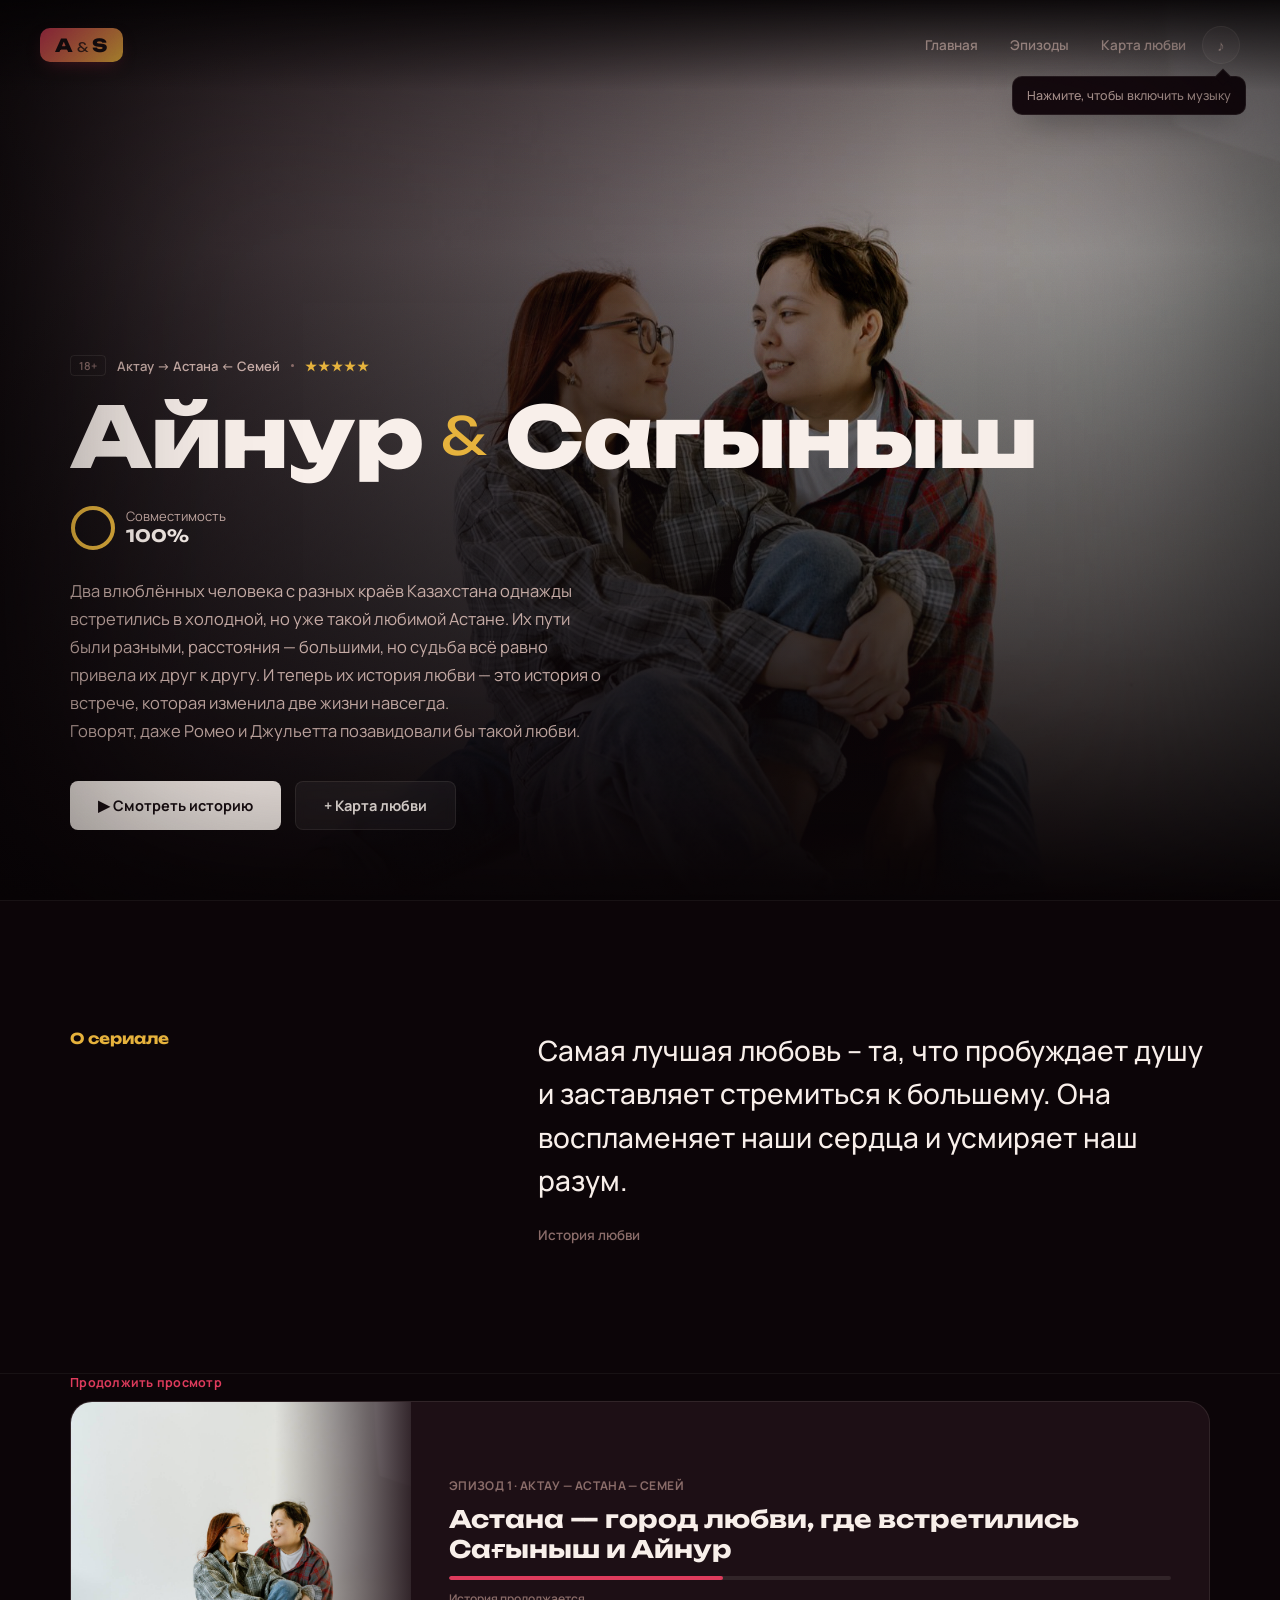
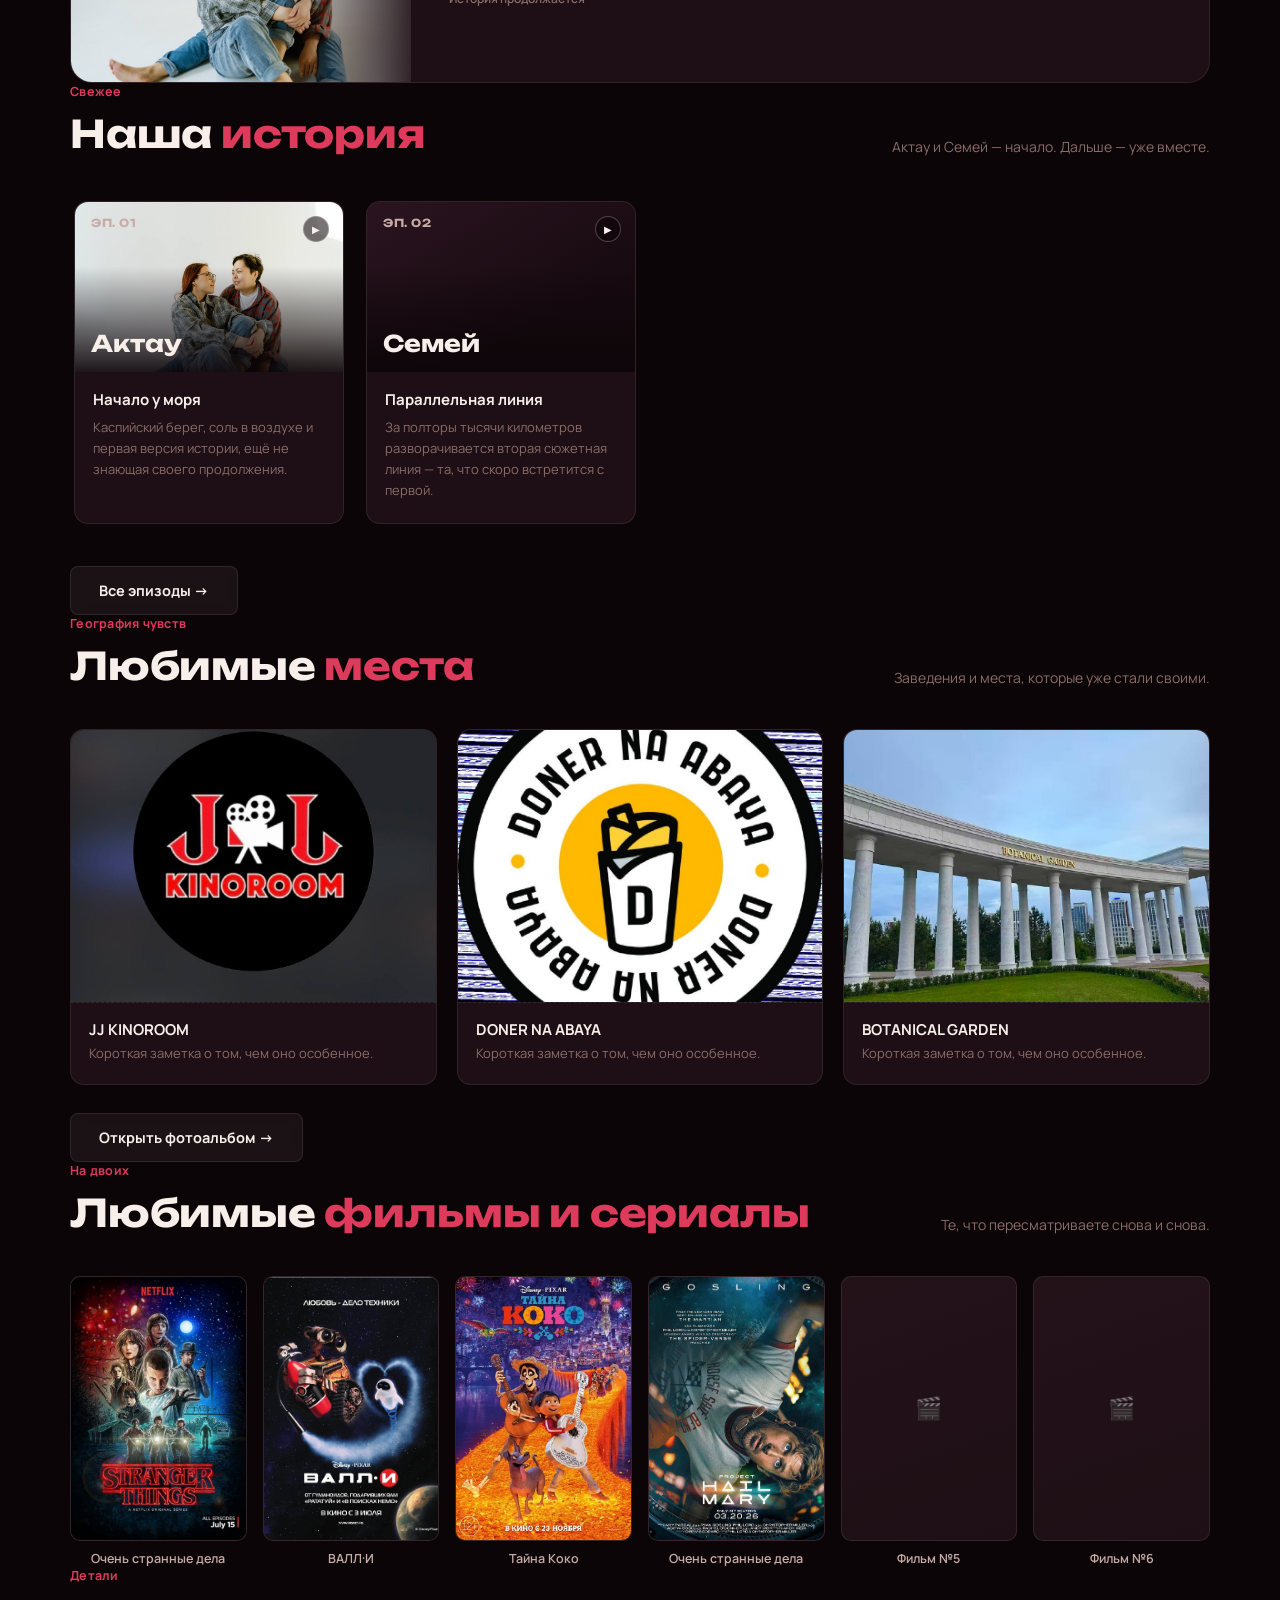
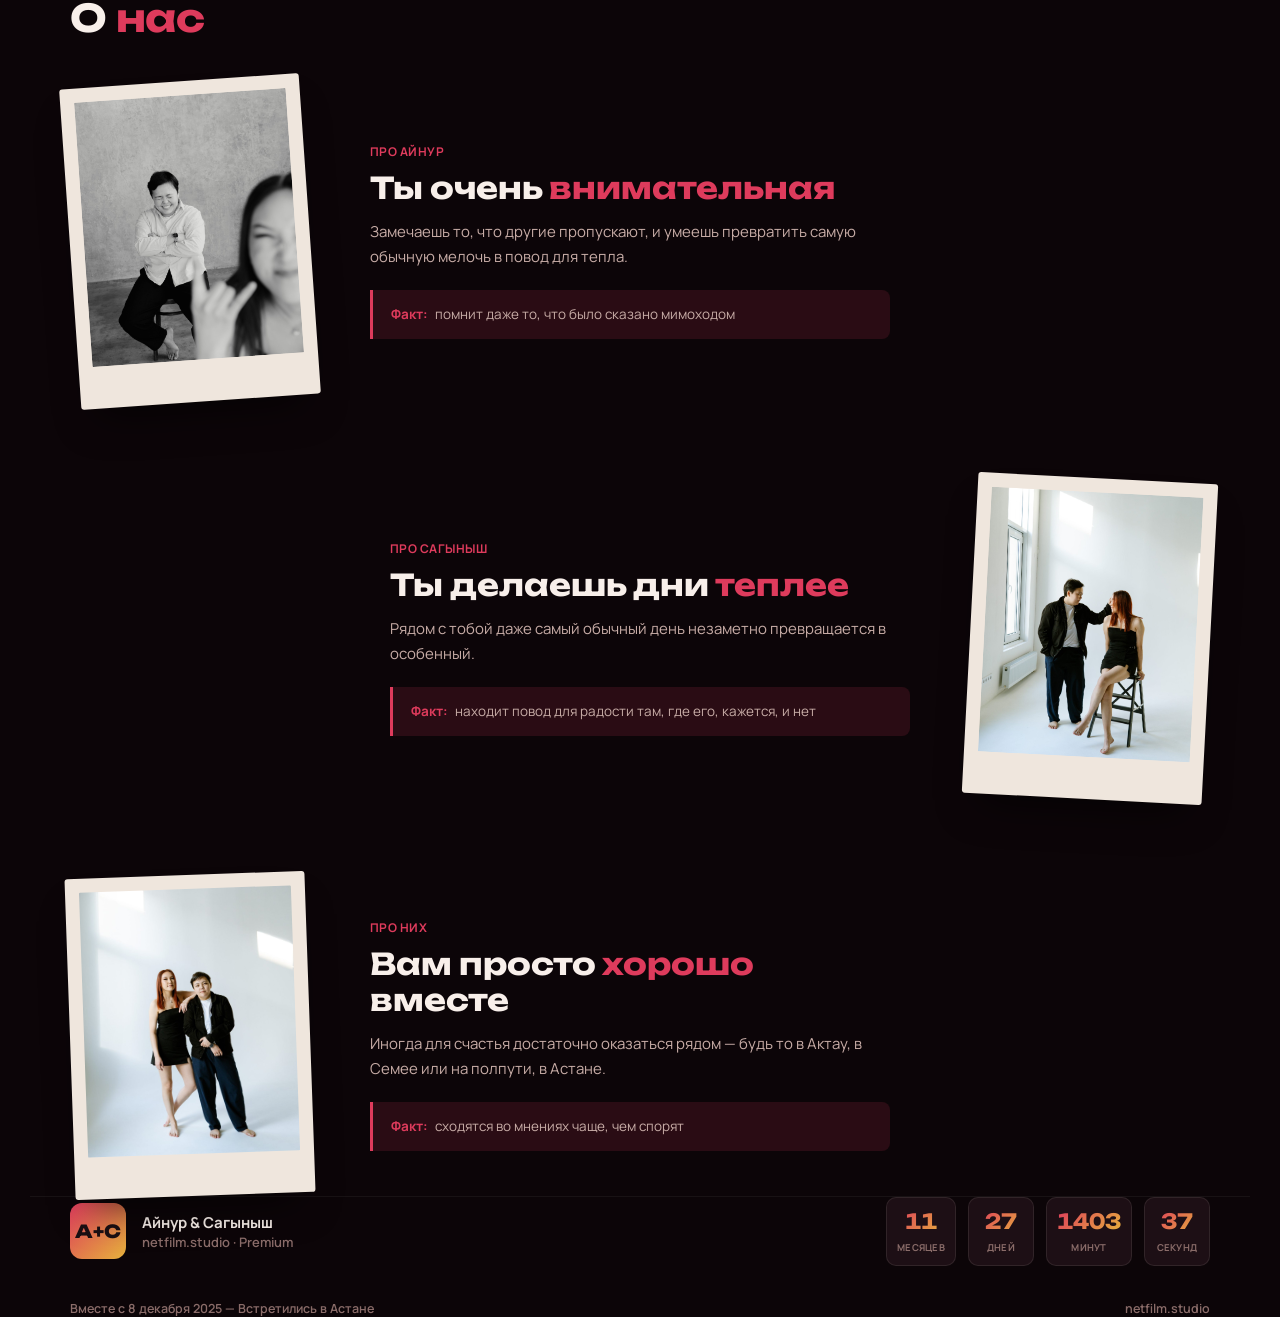
==== index.html @ 722d7081 "Update index.html" ====
<!DOCTYPE html>
<html lang="ru">
<head>
<meta charset="UTF-8">
<meta name="viewport" content="width=device-width, initial-scale=1.0, maximum-scale=1.0">
<title>Айнур &amp; Сагыныш — netfilm.studio</title>
<link rel="preconnect" href="https://fonts.googleapis.com">
<link rel="preconnect" href="https://fonts.gstatic.com" crossorigin>
<link href="https://fonts.googleapis.com/css2?family=Unbounded:wght@400;600;700;800;900&family=Manrope:wght@400;500;600;700;800&display=swap" rel="stylesheet">
<link rel="stylesheet" href="style.css?v=7">
</head>
<body>
<div class="grain"></div>
<div class="vignette"></div>

<header>
  <a href="index.html#top" class="logo-mono" aria-label="Айнур и Сагыныш"><span class="mono-badge">A<span class="mono-amp">&amp;</span>S</span></a>
  <div class="header-right">
    <nav id="siteNav">
      <a href="index.html#top">Главная</a>
      <a href="episodes.html">Эпизоды</a>
      <a href="#" data-open-map>Карта любви</a>
    </nav>
    <div class="music-widget">
      <button class="music-toggle" id="musicToggle" type="button" aria-label="Включить фоновую музыку" aria-pressed="false">
        <span class="music-icon">♪</span>
      </button>
      <div class="music-hint" id="musicHint">Нажмите, чтобы включить музыку</div>
    </div>
    <button class="nav-toggle" id="navToggle" type="button" aria-label="Меню" aria-expanded="false">☰</button>
  </div>
  <audio id="bgMusic" loop preload="none">
    <source src="assets/song.mp3" type="audio/mpeg">
  </audio>
</header>

<div id="top" class="hero">
  <div class="hero-bg"></div>
  <div class="hero-tint"></div>
  <div class="hero-fade"></div>
  <div class="hero-content wrap">
    <div class="hero-meta">
      <span class="hero-badge">18+</span>
      <span>Актау → Астана ← Семей</span>
      <span class="dot"></span>
      <span class="stars">★★★★★</span>
    </div>

    <div class="title-lockup">
      <div class="title-row">
        <span class="title-name">Айнур</span>
        <span class="title-amp">&amp;</span>
        <span class="title-name">Сагыныш</span>
      </div>
    </div>

    <div class="hero-sub">
      <div class="compat-ring">
        <svg viewBox="0 0 46 46">
          <circle class="track" cx="23" cy="23" r="20"></circle>
          <circle class="fill" cx="23" cy="23" r="20"></circle>
        </svg>
        <span class="compat-text">Совместимость<b>100%</b></span>
      </div>
    </div>

    <p class="hero-desc">
      Два влюблённых человека с разных краёв Казахстана однажды встретились
      в холодной, но уже такой любимой Астане. Их пути были разными,
      расстояния — большими, но судьба всё равно привела их друг к другу.
      И теперь их история любви — это история о встрече, которая изменила
      две жизни навсегда.<br>
      Говорят, даже Ромео и Джульетта позавидовали бы такой любви.
    </p>

    <div class="hero-actions">
      <a href="#episodes" class="btn btn-primary">▶ Смотреть историю</a>
      <a href="#" class="btn btn-ghost" data-open-map>+ Карта любви</a>
    </div>
  </div>
</div>

<section class="story">
  <div class="wrap">
    <div class="story-tag">О сериале</div>
    <div>
      <blockquote>
        Самая лучшая любовь – та, что пробуждает душу и заставляет стремиться
        к большему. Она воспламеняет наши сердца и усмиряет наш разум.
        <cite>История любви</cite>
      </blockquote>
    </div>
  </div>
</section>

<section class="wrap">
  <div class="eyebrow">Продолжить просмотр</div>
  <div class="continue-card">
    <div class="continue-thumb"></div>
    <div class="continue-body">
      <div class="continue-eyebrow">ЭПИЗОД 1 · АКТАУ — АСТАНА — СЕМЕЙ</div>
      <h3 class="continue-title">Астана — город любви, где встретились Сағыныш и Айнур</h3>
      <div class="progress"><i></i></div>
      <div class="progress-label">История продолжается</div>
    </div>
  </div>
</section>

<section id="episodes" class="wrap">
  <div class="section-head">
    <div>
      <div class="eyebrow">Свежее</div>
      <h2 class="section-title">Наша <span class="accent">история</span></h2>
    </div>
    <div class="section-note">Актау и Семей — начало. Дальше — уже вместе.</div>
  </div>
  <div class="ep-scroll">
    <div class="ep-card">
      <div class="ep-thumb photo">
        <div class="grad"></div>
        <span class="ep-num">ЭП. 01</span>
        <span class="ep-play">▶</span>
        <span class="ep-city">Актау</span>
      </div>
      <div class="ep-body">
        <h3>Начало у моря</h3>
        <p>Каспийский берег, соль в воздухе и первая версия истории, ещё не знающая своего продолжения.</p>
      </div>
    </div>
    <div class="ep-card">
      <div class="ep-thumb" style="background:linear-gradient(150deg,#2A1420,#170A10 70%);">
        <div class="grad"></div>
        <span class="ep-num">ЭП. 02</span>
        <span class="ep-play">▶</span>
        <span class="ep-city">Семей</span>
      </div>
      <div class="ep-body">
        <h3>Параллельная линия</h3>
        <p>За полторы тысячи километров разворачивается вторая сюжетная линия — та, что скоро встретится с первой.</p>
      </div>
    </div>
  </div>
  <div class="ep-cta">
    <a href="episodes.html" class="btn btn-ghost">Все эпизоды →</a>
  </div>
</section>

<section class="wrap">
  <div class="section-head">
    <div>
      <div class="eyebrow">География чувств</div>
      <h2 class="section-title">Любимые <span class="accent">места</span></h2>
    </div>
    <div class="section-note">Заведения и места, которые уже стали своими.</div>
  </div>
  <div class="places-grid">
    <div class="place-card">
      <div class="place-thumb"><img src="assets/place-1.jpg" alt="JJ KINOROOM" onerror="this.parentElement.classList.add('empty');this.remove();"><span class="icon">📍</span><span>фото скоро</span></div>
      <div class="place-body">
        <h3>JJ KINOROOM</h3>
        <p>Короткая заметка о том, чем оно особенное.</p>
      </div>
    </div>
    <div class="place-card">
      <div class="place-thumb"><img src="assets/place-2.jpg" alt="DONER NA ABAYA" onerror="this.parentElement.classList.add('empty');this.remove();"><span class="icon">📍</span><span>фото скоро</span></div>
      <div class="place-body">
        <h3>DONER NA ABAYA</h3>
        <p>Короткая заметка о том, чем оно особенное.</p>
      </div>
    </div>
    <div class="place-card">
      <div class="place-thumb"><img src="assets/place-3.jpg" alt="BOTANICAL GARDEN" onerror="this.parentElement.classList.add('empty');this.remove();"><span class="icon">📍</span><span>фото скоро</span></div>
      <div class="place-body">
        <h3>BOTANICAL GARDEN</h3>
        <p>Короткая заметка о том, чем оно особенное.</p>
      </div>
    </div>
  </div>
  <a href="album.html" class="btn btn-ghost">Открыть фотоальбом →</a>
</section>

<section class="wrap">
  <div class="section-head">
    <div>
      <div class="eyebrow">На двоих</div>
      <h2 class="section-title">Любимые <span class="accent">фильмы и сериалы</span></h2>
    </div>
    <div class="section-note">Те, что пересматриваете снова и снова.</div>
  </div>
  <div class="movies-grid">
    <a class="movie-card" href="https://sim.kinogo.tm/serialy/36913-ochen-strannye-dela.html" target="_blank" rel="noopener">
      <div class="movie-poster"><img src="assets/movie-1.jpg" alt="Очень странные дела" onerror="this.parentElement.classList.add('empty');this.remove();"><span class="icon">🎬</span></div>
      <div class="movie-title">Очень странные дела</div>
    </a>
    <a class="movie-card" href="https://loft.kinogo.mu/11126--valli.html" target="_blank" rel="noopener">
      <div class="movie-poster"><img src="assets/movie-2.jpg" alt="ВАЛЛ·И" onerror="this.parentElement.classList.add('empty');this.remove();"><span class="icon">🎬</span></div>
      <div class="movie-title">ВАЛЛ·И</div>
    </a>
    <a class="movie-card" href="https://loft.kinogo.mu/10907--tajna-koko.html" target="_blank" rel="noopener">
      <div class="movie-poster"><img src="assets/movie-3.jpg" alt="Тайна Коко" onerror="this.parentElement.classList.add('empty');this.remove();"><span class="icon">🎬</span></div>
      <div class="movie-title">Тайна Коко</div>
    </a>
    <a class="movie-card" href="https://sim.kinogo.tm/filmy/111517-proekt-ave-mariya.html" target="_blank" rel="noopener">
      <div class="movie-poster"><img src="assets/movie-4.jpg" alt="Проект Аве Мария" onerror="this.parentElement.classList.add('empty');this.remove();"><span class="icon">🎬</span></div>
      <div class="movie-title">Очень странные дела</div>
    </a>
    <a class="movie-card" href="#" target="_blank" rel="noopener">
      <div class="movie-poster"><img src="assets/movie-5.jpg" alt="Фильм №5" onerror="this.parentElement.classList.add('empty');this.remove();"><span class="icon">🎬</span></div>
      <div class="movie-title">Фильм №5</div>
    </a>
    <a class="movie-card" href="#" target="_blank" rel="noopener">
      <div class="movie-poster"><img src="assets/movie-6.jpg" alt="Фильм №6" onerror="this.parentElement.classList.add('empty');this.remove();"><span class="icon">🎬</span></div>
      <div class="movie-title">Фильм №6</div>
    </a>
  </div>
</section>

<section class="wrap">
  <div class="section-head">
    <div>
      <div class="eyebrow">Детали</div>
      <h2 class="section-title">О <span class="accent">нас</span></h2>
    </div>
  </div>

  <div class="about-rows">
    <div class="about-row">
      <div class="about-photo">
        <div class="polaroid" style="--tilt:-4deg;">
          <div class="frame photo">
            <img src="assets/about-ainur.jpg" alt="Айнур" style="object-position:center 42%;">
          </div>
        </div>
      </div>
      <div class="about-text">
        <div class="about-eyebrow">ПРО АЙНУР</div>
        <h3 class="about-title">Ты очень <i>внимательная</i></h3>
        <p class="about-desc">Замечаешь то, что другие пропускают, и умеешь превратить самую обычную мелочь в повод для тепла.</p>
        <div class="fact-bar"><b>Факт:</b> помнит даже то, что было сказано мимоходом</div>
      </div>
    </div>

    <div class="about-row reverse">
      <div class="about-photo">
        <div class="polaroid" style="--tilt:3deg;">
          <div class="frame photo">
            <img src="assets/about-saginysh.jpg" alt="Сагыныш" style="object-position:center 55%;">
          </div>
        </div>
      </div>
      <div class="about-text">
        <div class="about-eyebrow">ПРО САГЫНЫШ</div>
        <h3 class="about-title">Ты делаешь дни <i>теплее</i></h3>
        <p class="about-desc">Рядом с тобой даже самый обычный день незаметно превращается в особенный.</p>
        <div class="fact-bar"><b>Факт:</b> находит повод для радости там, где его, кажется, и нет</div>
      </div>
    </div>

    <div class="about-row">
      <div class="about-photo">
        <div class="polaroid" style="--tilt:-2deg;">
          <div class="frame photo">
            <img src="assets/about-them.jpg" alt="Айнур и Сагыныш" style="object-position:center 80%; transform:scale(1.28); transform-origin:center 78%;">
          </div>
        </div>
      </div>
      <div class="about-text">
        <div class="about-eyebrow">ПРО НИХ</div>
        <h3 class="about-title">Вам просто <i>хорошо</i> вместе</h3>
        <p class="about-desc">Иногда для счастья достаточно оказаться рядом — будь то в Актау, в Семее или на полпути, в Астане.</p>
        <div class="fact-bar"><b>Факт:</b> сходятся во мнениях чаще, чем спорят</div>
      </div>
    </div>
  </div>
</section>

<footer class="wrap">
  <div class="profile-card">
    <div class="profile-left">
      <div class="avatar">А+С</div>
      <div>
        <div class="profile-name">Айнур &amp; Сагыныш</div>
        <div class="profile-sub">netfilm.studio · Premium</div>
      </div>
    </div>
    <div class="love-timer" id="loveTimer" aria-label="Время вместе">
      <div class="timer-tile"><b id="tMonths">0</b><span>месяцев</span></div>
      <div class="timer-tile"><b id="tDays">0</b><span>дней</span></div>
      <div class="timer-tile"><b id="tMinutes">0</b><span>минут</span></div>
      <div class="timer-tile"><b id="tSeconds">0</b><span>секунд</span></div>
    </div>
  </div>
  <div class="foot-note">
    <span>Вместе с 8 декабря 2025 — Встретились в Астане</span>
    <span>netfilm.studio</span>
  </div>
</footer>

<!-- ---------- map modal (shared markup, opened from any page via #mapModal) ---------- -->
<div class="map-modal-overlay" id="mapModal">
  <div class="map-modal">
    <button class="map-modal-close" type="button" data-close-map aria-label="Закрыть карту">✕</button>
    <div class="section-head">
      <div>
        <div class="eyebrow">География</div>
        <h2 class="section-title">Карта <span class="accent">нашей любви</span></h2>
      </div>
    </div>
    <div class="map-shell">
      <div class="map-legend">
        <span class="item"><span class="swatch sw-a"></span>Актау</span>
        <span class="item"><span class="swatch sw-b"></span>Семей</span>
        <span class="item"><span class="swatch sw-c"></span>Астана · встреча</span>
      </div>

      <svg class="kzmap" viewBox="0 0 1000 560" xmlns="http://www.w3.org/2000/svg" aria-label="Карта городов Казахстана с отмеченными Актау, Семеем и Астаной">
        <path class="link-path link-a" d="M120,390 C 220,300 320,230 430,175" />
        <path class="link-path link-s" d="M660,140 C 570,150 500,160 430,175" />
        <circle class="pulse" cx="430" cy="175" r="10" />
        <text class="meet-mark" x="430" y="175" text-anchor="middle" dy="-24" font-size="20" fill="var(--gold)">♥</text>

        <g>
          <circle class="city-dot" cx="115" cy="205" r="4"></circle>
          <text class="city-label" x="126" y="209">Уральск</text>

          <circle class="city-dot" cx="150" cy="300" r="4"></circle>
          <text class="city-label" x="161" y="304">Атырау</text>

          <circle class="city-dot" cx="245" cy="220" r="4"></circle>
          <text class="city-label" x="256" y="224">Актобе</text>

          <circle class="city-dot" cx="290" cy="95" r="4"></circle>
          <text class="city-label" x="301" y="99">Костанай</text>

          <circle class="city-dot" cx="345" cy="45" r="4"></circle>
          <text class="city-label" x="356" y="49">Петропавловск</text>

          <circle class="city-dot" cx="405" cy="95" r="4"></circle>
          <text class="city-label" x="416" y="99">Кокшетау</text>

          <circle class="city-dot major" cx="460" cy="245" r="4"></circle>
          <text class="city-label major" x="471" y="249">Караганда</text>

          <circle class="city-dot" cx="478" cy="228" r="3.2"></circle>
          <text class="city-label" x="486" y="222">Темиртау</text>

          <circle class="city-dot" cx="400" cy="315" r="4"></circle>
          <text class="city-label" x="411" y="319">Жезказган</text>

          <circle class="city-dot" cx="525" cy="290" r="4"></circle>
          <text class="city-label" x="536" y="294">Балхаш</text>

          <circle class="city-dot" cx="575" cy="95" r="4"></circle>
          <text class="city-label" x="586" y="99">Павлодар</text>

          <circle class="city-dot" cx="715" cy="168" r="4"></circle>
          <text class="city-label" x="726" y="172">Усть-Каменогорск</text>

          <circle class="city-dot" cx="335" cy="395" r="4"></circle>
          <text class="city-label" x="346" y="399">Кызылорда</text>

          <circle class="city-dot" cx="355" cy="470" r="4"></circle>
          <text class="city-label" x="366" y="474">Туркестан</text>

          <circle class="city-dot major" cx="345" cy="512" r="4"></circle>
          <text class="city-label major" x="356" y="516">Шымкент</text>

          <circle class="city-dot" cx="425" cy="492" r="4"></circle>
          <text class="city-label" x="436" y="496">Тараз</text>

          <circle class="city-dot" cx="612" cy="430" r="4"></circle>
          <text class="city-label" x="623" y="434">Талдыкорган</text>

          <circle class="city-dot major" cx="565" cy="480" r="4.5"></circle>
          <text class="city-label major" x="576" y="484">Алматы</text>
        </g>

        <g class="node-highlight node-a" transform="translate(120,390)">
          <circle r="14" fill="var(--gold)" opacity="0.16"></circle>
          <circle class="core" r="6.5"></circle>
          <text class="hlabel" x="15" y="-13">Актау</text>
          <text class="node-tag" x="15" y="7" fill="var(--ink-faint)">точка начала</text>
        </g>

        <g class="node-highlight node-s" transform="translate(660,140)">
          <circle r="14" fill="var(--accent)" opacity="0.16"></circle>
          <circle class="core" r="6.5"></circle>
          <text class="hlabel" x="15" y="-13">Семей</text>
          <text class="node-tag" x="15" y="7" fill="var(--ink-faint)">точка начала</text>
        </g>

        <g class="node-highlight node-astana" transform="translate(430,175)">
          <circle r="17" fill="var(--ink)" opacity="0.10"></circle>
          <circle class="core" r="7.5"></circle>
          <text class="hlabel" x="17" y="-15">Астана</text>
          <text class="node-tag" x="17" y="9" fill="var(--ink-faint)">место встречи</text>
        </g>
      </svg>

      <p class="map-caption">
        <b>Актау</b> и <b>Семей</b> — города, где начиналась каждая из двух линий истории,
        на разных концах страны. На карте они сходятся там же, где сошлись
        и сами линии — в <b>Астане</b>, открывшей общую серию.
      </p>
    </div>
  </div>
</div>

<script src="script.js?v=7"></script>
</body>
</html>
---- style.css ----
:root{
    --bg:#0C0508;
    --bg-soft:#170A10;
    --bg-card:#1D0F15;
    --bg-card2:#241219;
    --ink:#F8EFEA;
    --ink-dim:#C7ACA6;
    --ink-faint:#8A6C69;
    --accent:#DE3B5C;
    --accent-2:#A82045;
    --accent-soft:rgba(222,59,92,0.14);
    --gold:#E6B23C;
    --gold-soft:rgba(230,178,60,0.14);
    --line:rgba(248,239,234,0.09);
    --line-soft:rgba(248,239,234,0.05);
    --r-s:6px;
    --r-m:14px;
    --r-l:22px;
    --display:'Unbounded','Arial Narrow',sans-serif;
    --sans:'Manrope',-apple-system,'Segoe UI',Roboto,sans-serif;
  }
  *{box-sizing:border-box;}
  html{scroll-behavior:smooth;}
  body{
    margin:0;background:var(--bg);color:var(--ink);
    font-family:var(--sans);-webkit-font-smoothing:antialiased;
    overflow-x:hidden;
  }
  img{max-width:100%;display:block;}
  a{color:inherit;text-decoration:none;}
  .wrap{max-width:1220px;margin:0 auto;padding:0 40px;}
  @media (max-width:680px){ .wrap{padding:0 22px;} }
  ::selection{background:var(--accent);color:#fff;}

  .grain{
    position:fixed;inset:0;pointer-events:none;z-index:300;
    opacity:0.05;mix-blend-mode:overlay;
    background-image:url("data:image/svg+xml,%3Csvg xmlns='http://www.w3.org/2000/svg' width='140' height='140'%3E%3Cfilter id='n'%3E%3CfeTurbulence type='fractalNoise' baseFrequency='0.9' numOctaves='2' stitchTiles='stitch'/%3E%3C/filter%3E%3Crect width='100%25' height='100%25' filter='url(%23n)'/%3E%3C/svg%3E");
  }
  .vignette{
    position:fixed;inset:0;pointer-events:none;z-index:290;
    box-shadow:inset 0 0 220px 40px rgba(0,0,0,0.55);
  }

  /* ---------- header ---------- */
  header{
    position:fixed;top:0;left:0;right:0;z-index:100;
    display:flex;align-items:center;justify-content:space-between;
    padding:26px 40px;
    background:linear-gradient(180deg, rgba(8,4,6,0.9) 0%, rgba(8,4,6,0) 100%);
  }
  @media (max-width:680px){ header{padding:20px 22px;} }
  .logo-mono{display:flex;align-items:center;text-decoration:none;}
  .mono-badge{
    display:inline-flex;align-items:baseline;gap:1px;
    font-family:var(--display);font-weight:800;font-size:18px;letter-spacing:0.01em;
    padding:8px 15px;border-radius:10px;line-height:1;
    background:linear-gradient(135deg,var(--accent),var(--gold));
    color:#1a0f13;
    box-shadow:0 6px 18px -8px rgba(222,59,92,0.55);
  }
  .mono-badge .mono-amp{font-weight:400;font-size:13px;margin:0 3px;opacity:0.8;}

  .header-right{display:flex;align-items:center;gap:16px;}
  nav{display:flex;gap:32px;font-size:13.5px;color:var(--ink-dim);font-weight:600;}
  nav a{transition:color .2s;position:relative;padding:4px 0;}
  nav a:hover{color:var(--ink);}

  .music-widget{position:relative;}
  .music-toggle{
    width:38px;height:38px;border-radius:50%;
    background:rgba(248,239,234,0.06);border:1px solid var(--line);
    color:var(--ink-dim);font-size:15px;cursor:pointer;
    display:flex;align-items:center;justify-content:center;
    transition:background .2s, border-color .2s, color .2s;
  }
  .music-toggle:hover{background:rgba(248,239,234,0.12);color:var(--ink);}
  .music-toggle.playing{border-color:var(--accent);color:var(--accent);background:var(--accent-soft);}
  .music-toggle.playing .music-icon{display:inline-block;animation:musicPulse 1.4s ease-in-out infinite;}
  @keyframes musicPulse{0%,100%{transform:scale(1);}50%{transform:scale(1.22);}}

  .music-hint{
    position:absolute;top:50px;right:-6px;z-index:120;
    background:var(--bg-soft);border:1px solid var(--line);border-radius:10px;
    padding:10px 14px;font-size:12.5px;font-weight:500;color:var(--ink-dim);
    white-space:nowrap;box-shadow:0 16px 32px -14px rgba(0,0,0,0.65);
    opacity:0;transform:translateY(-6px);pointer-events:none;
    transition:opacity .3s ease, transform .3s ease;
  }
  .music-hint::before{
    content:'';position:absolute;top:-6px;right:16px;width:11px;height:11px;
    background:var(--bg-soft);border-left:1px solid var(--line);border-top:1px solid var(--line);
    transform:rotate(45deg);
  }
  .music-hint.show{opacity:1;transform:translateY(0);}
  @media (max-width:420px){ .music-hint{right:-40px;white-space:normal;max-width:190px;} }

  .nav-toggle{
    display:none;width:38px;height:38px;border-radius:8px;
    background:rgba(248,239,234,0.06);border:1px solid var(--line);
    color:var(--ink);font-size:15px;cursor:pointer;
    align-items:center;justify-content:center;
  }
  @media (max-width:760px){
    .nav-toggle{display:flex;}
    nav{
      display:none;position:fixed;top:74px;right:16px;left:16px;z-index:110;
      flex-direction:column;gap:0;padding:10px;
      background:var(--bg-soft);border:1px solid var(--line);border-radius:var(--r-m);
      box-shadow:0 24px 44px -18px rgba(0,0,0,0.65);
    }
    nav.nav-open{display:flex;}
    nav a{padding:13px 14px;border-radius:8px;}
    nav a:hover{background:rgba(248,239,234,0.06);}
  }

  /* ---------- hero ---------- */
  .hero{
    position:relative;min-height:100svh;
    display:flex;align-items:flex-end;padding-bottom:70px;
    overflow:hidden;
  }
  .hero-bg{
    position:absolute;inset:0;
    background-image:url("assets/photo-main.jpg");
    background-size:cover;background-position:50% 58%;
    filter:saturate(0.88) brightness(0.72) contrast(1.05);
    transform:scale(1.03);
  }
  .hero-tint{
    position:absolute;inset:0;
    background:linear-gradient(160deg, rgba(168,32,69,0.22) 0%, rgba(12,5,8,0) 55%);
    mix-blend-mode:color;
  }
  .hero-fade{
    position:absolute;inset:0;
    background:
      linear-gradient(180deg, rgba(12,5,8,0.25) 0%, rgba(12,5,8,0.1) 28%, rgba(12,5,8,0.65) 72%, var(--bg) 100%),
      linear-gradient(88deg, rgba(12,5,8,0.95) 0%, rgba(12,5,8,0.5) 40%, rgba(12,5,8,0.05) 72%);
  }
  .hero-content{position:relative;z-index:2;width:100%;}
  .hero-meta{
    display:flex;align-items:center;gap:11px;flex-wrap:wrap;
    font-size:13px;color:var(--ink-dim);margin-bottom:20px;font-weight:600;
  }
  .hero-meta .dot{width:3px;height:3px;border-radius:50%;background:var(--ink-faint);}
  .hero-meta .stars{color:var(--gold);letter-spacing:1px;}
  .hero-badge{
    border:1px solid var(--line);padding:2px 8px;border-radius:4px;
    font-size:11px;color:var(--ink-faint);
  }

  .title-lockup{margin:0 0 26px;}
  .title-row{
    display:flex;align-items:center;gap:18px;flex-wrap:wrap;
  }
  .title-name{
    font-family:var(--display);font-weight:800;
    font-size:clamp(40px,7.4vw,84px);
    line-height:0.98;letter-spacing:-0.01em;
    color:var(--ink);
  }
  .title-amp{
    font-family:var(--display);font-weight:400;font-style:normal;
    font-size:clamp(28px,4.6vw,52px);
    color:var(--gold);
    transform:translateY(-2px);
  }

  .hero-sub{display:flex;align-items:center;gap:18px;flex-wrap:wrap;margin-bottom:26px;}
  .compat-ring{display:flex;align-items:center;gap:10px;}
  .compat-ring svg{width:46px;height:46px;transform:rotate(-90deg);}
  .compat-ring .track{fill:none;stroke:var(--line);stroke-width:4;}
  .compat-ring .fill{fill:none;stroke:var(--gold);stroke-width:4;stroke-linecap:round;
    stroke-dasharray:126; stroke-dashoffset:126;}
  .ring-inview .compat-ring .fill{animation:ring 1.6s cubic-bezier(.3,.8,.3,1) forwards .3s;}
  @keyframes ring{to{stroke-dashoffset:0;}}
  .compat-text{font-size:13px;color:var(--ink-dim);line-height:1.3;}
  .compat-text b{display:block;font-family:var(--display);font-size:17px;color:var(--ink);font-weight:700;}

  .hero-desc{
    max-width:540px;font-size:16.5px;line-height:1.7;color:var(--ink-dim);
    margin-bottom:36px;font-weight:400;
  }
  .hero-actions{display:flex;gap:14px;flex-wrap:wrap;}
  .btn{
    display:inline-flex;align-items:center;gap:9px;
    padding:14px 28px;border-radius:8px;
    font-size:14.5px;font-weight:700;border:none;cursor:pointer;
    transition:transform .15s ease, background .2s, box-shadow .2s;
    font-family:var(--sans);
  }
  .btn:hover{transform:translateY(-2px);}
  .btn-primary{background:var(--ink);color:#1a0f13;}
  .btn-primary:hover{background:#fff;}
  .btn-ghost{
    background:rgba(248,239,234,0.06);color:var(--ink);
    border:1px solid var(--line);backdrop-filter:blur(6px);
  }
  .btn-ghost:hover{background:rgba(248,239,234,0.12);}

  /* ---------- sections ---------- */
  section{padding:128px 0;}
  @media (max-width:760px){ section{padding:88px 0;} }
  @media (max-width:480px){ section{padding:72px 0;} }
  .eyebrow{
    font-size:12.5px;font-weight:700;color:var(--accent);
    letter-spacing:0.02em;margin-bottom:10px;
  }
  .section-head{
    display:flex;align-items:flex-end;justify-content:space-between;
    margin-bottom:40px;gap:24px;flex-wrap:wrap;
  }
  .section-title{
    font-family:var(--display);font-weight:700;
    font-size:clamp(26px,3.6vw,38px);letter-spacing:-0.005em;margin:0;
    color:var(--ink);
  }
  .section-title .accent{color:var(--accent);}
  .section-note{font-size:14px;color:var(--ink-faint);max-width:320px;line-height:1.55;}

  /* ---------- story ---------- */
  .story{
    border-top:1px solid var(--line-soft);border-bottom:1px solid var(--line-soft);
    position:relative;
  }
  .story .wrap{display:grid;grid-template-columns:1fr 1.6fr;gap:48px;align-items:start;}
  @media (max-width:820px){ .story .wrap{grid-template-columns:1fr;} }
  .story-tag{font-family:var(--display);font-weight:700;font-size:15px;color:var(--gold);}
  .story blockquote{
    margin:0;font-weight:500;font-size:clamp(20px,2.5vw,28px);
    line-height:1.55;color:var(--ink);
  }
  .story cite{display:block;margin-top:22px;font-style:normal;font-size:13.5px;color:var(--ink-faint);font-weight:600;}

  /* ---------- continue watching ---------- */
  .continue-card{
    display:grid;grid-template-columns:340px 1fr;gap:0;
    background:var(--bg-card);border:1px solid var(--line);
    border-radius:var(--r-l);overflow:hidden;
  }
  @media (max-width:720px){ .continue-card{grid-template-columns:1fr;} }
  .continue-thumb{
    position:relative;min-height:280px;
    background-image:url("assets/photo-main.jpg");background-size:cover;background-position:50% 52%;
  }
  .continue-thumb::after{
    content:'';position:absolute;inset:0;
    background:linear-gradient(90deg, rgba(29,15,21,0) 60%, rgba(29,15,21,0.9) 100%);
  }
  @media (max-width:720px){ .continue-thumb{min-height:220px;} .continue-thumb::after{background:linear-gradient(180deg, rgba(29,15,21,0) 55%, rgba(29,15,21,0.95) 100%);} }
  .continue-body{padding:36px 38px;display:flex;flex-direction:column;justify-content:center;}
  .continue-eyebrow{font-size:12px;font-weight:700;color:var(--ink-faint);letter-spacing:0.03em;margin-bottom:10px;}
  .continue-title{font-family:var(--display);font-weight:700;font-size:24px;margin:0 0 12px;}
  .continue-desc{font-size:14.5px;color:var(--ink-dim);line-height:1.6;margin:0 0 22px;max-width:440px;}
  .progress{height:4px;border-radius:2px;background:var(--line);margin-bottom:10px;overflow:hidden;}
  .progress i{display:block;height:100%;width:38%;background:var(--accent);border-radius:2px;}
  .progress-label{font-size:12px;color:var(--ink-faint);font-weight:600;}

  /* ---------- episodes ---------- */
  .ep-scroll{
    display:flex;gap:22px;overflow-x:auto;padding:4px 4px 16px;
    scroll-snap-type:x proximity;-ms-overflow-style:none;scrollbar-width:none;
  }
  .ep-scroll::-webkit-scrollbar{display:none;}
  .ep-card{
    scroll-snap-align:start;flex:0 0 auto;width:270px;
    border-radius:var(--r-m);overflow:hidden;
    background:var(--bg-card);border:1px solid var(--line);
    transition:border-color .25s, transform .25s, box-shadow .25s;
  }
  .ep-card:hover{
    border-color:rgba(222,59,92,0.45);transform:translateY(-5px);
    box-shadow:0 18px 34px -14px rgba(0,0,0,0.6);
  }
  .ep-thumb{position:relative;height:170px;background-size:cover;background-position:center;overflow:hidden;}
  .ep-thumb.photo{background-image:url("assets/photo-main.jpg");background-position:50% 52%;}
  .ep-thumb .grad{position:absolute;inset:0;background:linear-gradient(180deg, rgba(12,5,8,0) 38%, rgba(12,5,8,0.92) 100%);}
  .ep-num{position:absolute;top:14px;left:16px;font-family:var(--display);font-size:11px;color:var(--ink-dim);letter-spacing:0.05em;font-weight:700;}
  .ep-city{position:absolute;bottom:14px;left:16px;font-family:var(--display);font-size:23px;color:var(--ink);font-weight:700;}
  .ep-play{
    position:absolute;top:14px;right:14px;width:26px;height:26px;border-radius:50%;
    background:rgba(12,5,8,0.55);border:1px solid rgba(248,239,234,0.25);
    display:flex;align-items:center;justify-content:center;font-size:10px;color:var(--ink);
  }
  .ep-body{padding:17px 18px 22px;}
  .ep-body h3{margin:0 0 7px;font-size:15px;font-weight:700;font-family:var(--sans);}
  .ep-body p{margin:0;font-size:13px;line-height:1.6;color:var(--ink-faint);}

  /* ---------- map ---------- */
  .map-shell{
    background:radial-gradient(ellipse at 30% 20%, rgba(222,59,92,0.06), transparent 55%),
      var(--bg-soft);
    border:1px solid var(--line);border-radius:var(--r-l);
    padding:36px 36px 26px;position:relative;
  }
  @media (max-width:640px){ .map-shell{padding:24px 18px 20px;} }
  .map-legend{display:flex;gap:24px;flex-wrap:wrap;margin-bottom:20px;font-size:13px;color:var(--ink-dim);font-weight:600;}
  .map-legend .item{display:flex;align-items:center;gap:8px;}
  .swatch{width:9px;height:9px;border-radius:50%;display:inline-block;box-shadow:0 0 8px currentColor;}
  .sw-a{background:var(--gold);color:var(--gold);}
  .sw-b{background:var(--accent);color:var(--accent);}
  .sw-c{background:var(--ink);color:var(--ink);}
  svg.kzmap{width:100%;height:auto;display:block;}
  .city-dot{fill:var(--ink-faint);opacity:0.45;}
  .city-label{font-family:var(--sans);font-size:10px;fill:var(--ink-faint);opacity:0.5;font-weight:600;}
  .city-dot.major{opacity:0.75;}
  .city-label.major{fill:var(--ink-dim);opacity:0.8;font-weight:700;}

  .node-a circle.core{fill:var(--gold);}
  .node-s circle.core{fill:var(--accent);}
  .node-astana circle.core{fill:var(--ink);}
  .node-highlight text.hlabel{font-family:var(--display);font-size:17px;font-weight:700;}
  .node-a text.hlabel{fill:var(--gold);}
  .node-s text.hlabel{fill:var(--accent);}
  .node-astana text.hlabel{fill:var(--ink);}
  .node-tag{font-family:var(--sans);font-size:10px;font-weight:700;letter-spacing:0.02em;}

  .link-path{fill:none;stroke-linecap:round;stroke-dasharray:900;stroke-dashoffset:900;filter:drop-shadow(0 0 6px currentColor);}
  .link-a{stroke:var(--gold);color:var(--gold);stroke-width:2;}
  .link-s{stroke:var(--accent);color:var(--accent);stroke-width:2;}
  .kzmap.in-view .link-a{animation:draw 2s ease forwards .2s;}
  .kzmap.in-view .link-s{animation:draw 2s ease forwards .45s;}
  @keyframes draw{to{stroke-dashoffset:0;}}

  .meet-mark{opacity:0;transform-origin:center;transform-box:fill-box;}
  .kzmap.in-view .meet-mark{animation:pop .5s cubic-bezier(.2,1.4,.4,1) forwards 2.35s;}
  @keyframes pop{0%{opacity:0;transform:scale(0.2);}70%{opacity:1;transform:scale(1.25);}100%{opacity:1;transform:scale(1);}}

  .pulse{fill:none;stroke:var(--gold);stroke-width:1;opacity:0;transform-origin:center;transform-box:fill-box;}
  .kzmap.in-view .pulse{animation:pulse 1.9s ease-out 2.35s 1;}
  @keyframes pulse{0%{opacity:0.9;transform:scale(0.4);}100%{opacity:0;transform:scale(3.4);}}

  @media (prefers-reduced-motion: reduce){
    .link-path{stroke-dashoffset:0;animation:none !important;}
    .pulse{display:none;}
    .meet-mark{opacity:1;animation:none !important;}
    .compat-ring .fill{stroke-dashoffset:0;animation:none !important;}
  }

  .map-caption{margin-top:22px;font-size:14.5px;line-height:1.65;color:var(--ink-dim);max-width:600px;}
  .map-caption b{color:var(--ink);font-weight:700;}

  /* ---------- about ---------- */
  .about-rows{display:flex;flex-direction:column;gap:76px;}
  .about-row{display:flex;align-items:center;gap:60px;}
  .about-row.reverse{flex-direction:row-reverse;}
  @media (max-width:760px){
    .about-row, .about-row.reverse{flex-direction:column;align-items:flex-start;gap:28px;}
  }
  .about-photo{flex:0 0 240px;}
  @media (max-width:760px){ .about-photo{flex:0 0 auto;width:200px;align-self:center;} }
  .polaroid{
    background:#EFE6DD;padding:14px 14px 42px;border-radius:3px;
    box-shadow:0 24px 40px -18px rgba(0,0,0,0.65);
    transform:rotate(var(--tilt,-3deg));
    transition:transform .35s ease;
  }
  .polaroid:hover{transform:rotate(0deg) scale(1.03);}
  .polaroid .frame{
    aspect-ratio:4/5;border-radius:1px;
    background:linear-gradient(160deg, var(--bg-card2), var(--bg-card));
    border:1px dashed var(--line);
    display:flex;flex-direction:column;align-items:center;justify-content:center;gap:9px;
    color:var(--ink-faint);
  }
  .polaroid .frame .icon{font-size:22px;opacity:0.55;}
  .polaroid .frame span{font-size:10.5px;font-weight:700;letter-spacing:0.03em;text-align:center;padding:0 12px;}
  .polaroid .frame.photo{border:none;background:none;overflow:hidden;}
  .polaroid .frame.photo img{width:100%;height:100%;object-fit:cover;display:block;}

  .about-text{flex:1;min-width:0;max-width:520px;}
  .about-eyebrow{font-size:12px;font-weight:700;color:var(--accent);letter-spacing:0.04em;margin-bottom:10px;}
  .about-title{
    font-family:var(--display);font-weight:700;
    font-size:clamp(22px,3vw,30px);line-height:1.2;margin:0 0 14px;color:var(--ink);
  }
  .about-title i{font-style:normal;color:var(--accent);}
  .about-desc{margin:0 0 20px;font-size:15px;line-height:1.65;color:var(--ink-dim);}
  .fact-bar{
    border-left:3px solid var(--accent);background:var(--accent-soft);
    padding:14px 18px;border-radius:0 8px 8px 0;
    font-size:13.5px;line-height:1.6;color:var(--ink-dim);
  }
  .fact-bar b{color:var(--accent);font-weight:700;margin-right:4px;}

  /* ---------- footer ---------- */
  footer{border-top:1px solid var(--line-soft);padding:60px 0 64px;margin-top:56px;}
  .profile-card{display:flex;align-items:center;gap:20px;flex-wrap:wrap;justify-content:space-between;}
  .profile-left{display:flex;align-items:center;gap:16px;}
  .avatar{
    width:56px;height:56px;border-radius:12px;
    background:linear-gradient(135deg,var(--accent),var(--gold));
    display:flex;align-items:center;justify-content:center;
    font-family:var(--display);font-size:18px;font-weight:800;color:#1a0f13;
  }
  .profile-name{font-size:15px;font-weight:700;}
  .profile-sub{font-size:13px;color:var(--ink-faint);font-weight:600;}
  .profile-stats{display:flex;gap:38px;}
  .stat{text-align:center;}
  .stat b{display:block;font-family:var(--display);font-size:22px;color:var(--ink);font-weight:700;}
  .stat span{font-size:11px;color:var(--ink-faint);font-weight:600;}

  .love-timer{display:flex;gap:12px;flex-wrap:wrap;}
  .timer-tile{
    min-width:66px;text-align:center;
    background:var(--bg-card);border:1px solid var(--line);border-radius:10px;
    padding:10px 10px 9px;
  }
  .timer-tile b{
    display:block;font-family:var(--display);font-weight:700;font-size:21px;
    color:var(--ink);font-variant-numeric:tabular-nums;
    background:linear-gradient(135deg,var(--accent),var(--gold));
    -webkit-background-clip:text;background-clip:text;-webkit-text-fill-color:transparent;
  }
  .timer-tile span{font-size:9.5px;color:var(--ink-faint);font-weight:700;letter-spacing:0.03em;text-transform:uppercase;}
  @media (max-width:480px){ .timer-tile{min-width:58px;padding:8px 6px;} .timer-tile b{font-size:18px;} }
  footer .foot-note{
    margin-top:34px;font-size:12.5px;color:var(--ink-faint);font-weight:600;
    display:flex;justify-content:space-between;flex-wrap:wrap;gap:8px;
  }

/* ---------- map modal ---------- */
.map-modal-overlay{
  position:fixed;inset:0;z-index:400;
  background:rgba(6,3,4,0.82);
  display:flex;align-items:center;justify-content:center;
  padding:28px;
  opacity:0;pointer-events:none;
  transition:opacity .25s ease;
}
.map-modal-overlay.open{opacity:1;pointer-events:auto;}
.map-modal{
  position:relative;width:100%;max-width:980px;max-height:88vh;overflow-y:auto;
  background:var(--bg-soft);border:1px solid var(--line);border-radius:var(--r-l);
  padding:38px 38px 30px;
  transform:translateY(18px) scale(0.98);
  transition:transform .3s ease;
  -webkit-overflow-scrolling:touch;
}
.map-modal-overlay.open .map-modal{transform:translateY(0) scale(1);}
.map-modal-close{
  position:absolute;top:16px;right:16px;width:34px;height:34px;border-radius:50%;
  background:rgba(248,239,234,0.08);border:1px solid var(--line);
  color:var(--ink);font-size:16px;cursor:pointer;line-height:1;
  display:flex;align-items:center;justify-content:center;
}
.map-modal-close:hover{background:rgba(248,239,234,0.16);}
body.modal-open{overflow:hidden;}
@media (max-width:640px){ .map-modal{padding:26px 18px 20px;} }

/* ---------- episodes CTA ---------- */
.ep-cta{margin-top:26px;}

/* ---------- favorite places ---------- */
.places-grid{display:grid;grid-template-columns:repeat(3,1fr);gap:20px;margin-bottom:28px;}
@media (max-width:820px){ .places-grid{grid-template-columns:1fr;} }
.place-card{
  border-radius:var(--r-m);overflow:hidden;background:var(--bg-card);
  border:1px solid var(--line);transition:transform .2s, border-color .2s;
}
.place-card:hover{transform:translateY(-4px);border-color:rgba(248,239,234,0.18);}
.place-thumb{
  aspect-ratio:4/3;position:relative;overflow:hidden;
  background:linear-gradient(160deg,var(--bg-card2),var(--bg-card));
  border-bottom:1px dashed var(--line);
  display:flex;flex-direction:column;align-items:center;justify-content:center;gap:6px;
  color:var(--ink-faint);
}
.place-thumb img{position:absolute;inset:0;width:100%;height:100%;object-fit:cover;}
.place-thumb .icon{font-size:20px;opacity:0.55;}
.place-thumb span{font-size:10.5px;font-weight:700;letter-spacing:0.03em;}
.place-thumb:not(.empty) .icon,.place-thumb:not(.empty) span{display:none;}
.place-body{padding:16px 18px 20px;}
.place-body h3{margin:0 0 4px;font-size:15px;font-weight:700;}

.movies-grid{display:grid;grid-template-columns:repeat(6,1fr);gap:16px;}
@media (max-width:900px){ .movies-grid{grid-template-columns:repeat(3,1fr);} }
@media (max-width:520px){ .movies-grid{grid-template-columns:repeat(2,1fr);} }
.movie-card{display:block;text-decoration:none;color:inherit;}
.movie-poster{
  position:relative;aspect-ratio:2/3;overflow:hidden;border-radius:10px;
  background:linear-gradient(160deg,var(--bg-card2),var(--bg-card));
  border:1px solid var(--line);
  display:flex;align-items:center;justify-content:center;
  transition:transform .2s ease, border-color .2s ease;
}
.movie-card:hover .movie-poster{transform:translateY(-4px);border-color:rgba(248,239,234,0.22);}
.movie-poster img{position:absolute;inset:0;width:100%;height:100%;object-fit:cover;}
.movie-poster .icon{font-size:22px;color:var(--ink-faint);opacity:0.5;}
.movie-poster:not(.empty) .icon{display:none;}
.movie-title{margin-top:9px;font-size:12.5px;font-weight:600;color:var(--ink-dim);text-align:center;}
.place-body p{margin:0;font-size:13px;color:var(--ink-faint);line-height:1.5;}

/* ---------- secondary pages (episodes.html / album.html) ---------- */
.page-hero{
  padding:150px 0 40px;border-bottom:1px solid var(--line-soft);
}
.back-link{
  display:inline-flex;align-items:center;gap:8px;font-size:13.5px;font-weight:700;
  color:var(--ink-dim);margin-bottom:22px;transition:color .2s;
}
.back-link:hover{color:var(--ink);}
.page-title{
  font-family:var(--display);font-weight:700;font-size:clamp(30px,5vw,52px);
  margin:0 0 12px;color:var(--ink);
}
.page-desc{font-size:15.5px;color:var(--ink-dim);max-width:560px;line-height:1.65;margin:0;}

.note-banner{
  margin-top:26px;padding:14px 18px;border-radius:8px;
  background:var(--gold-soft);border-left:3px solid var(--gold);
  font-size:13.5px;color:var(--ink-dim);line-height:1.6;max-width:640px;
}
.note-banner b{color:var(--gold);}

.episodes-page-grid{
  display:grid;grid-template-columns:repeat(auto-fill,minmax(240px,1fr));gap:22px;
  padding:56px 0 90px;
}
.ep-card.grid{width:auto;}

.album-grid{
  display:grid;grid-template-columns:repeat(auto-fill,minmax(230px,1fr));gap:22px;
  padding:56px 0 90px;
}
.album-grid .polaroid{width:100%;}
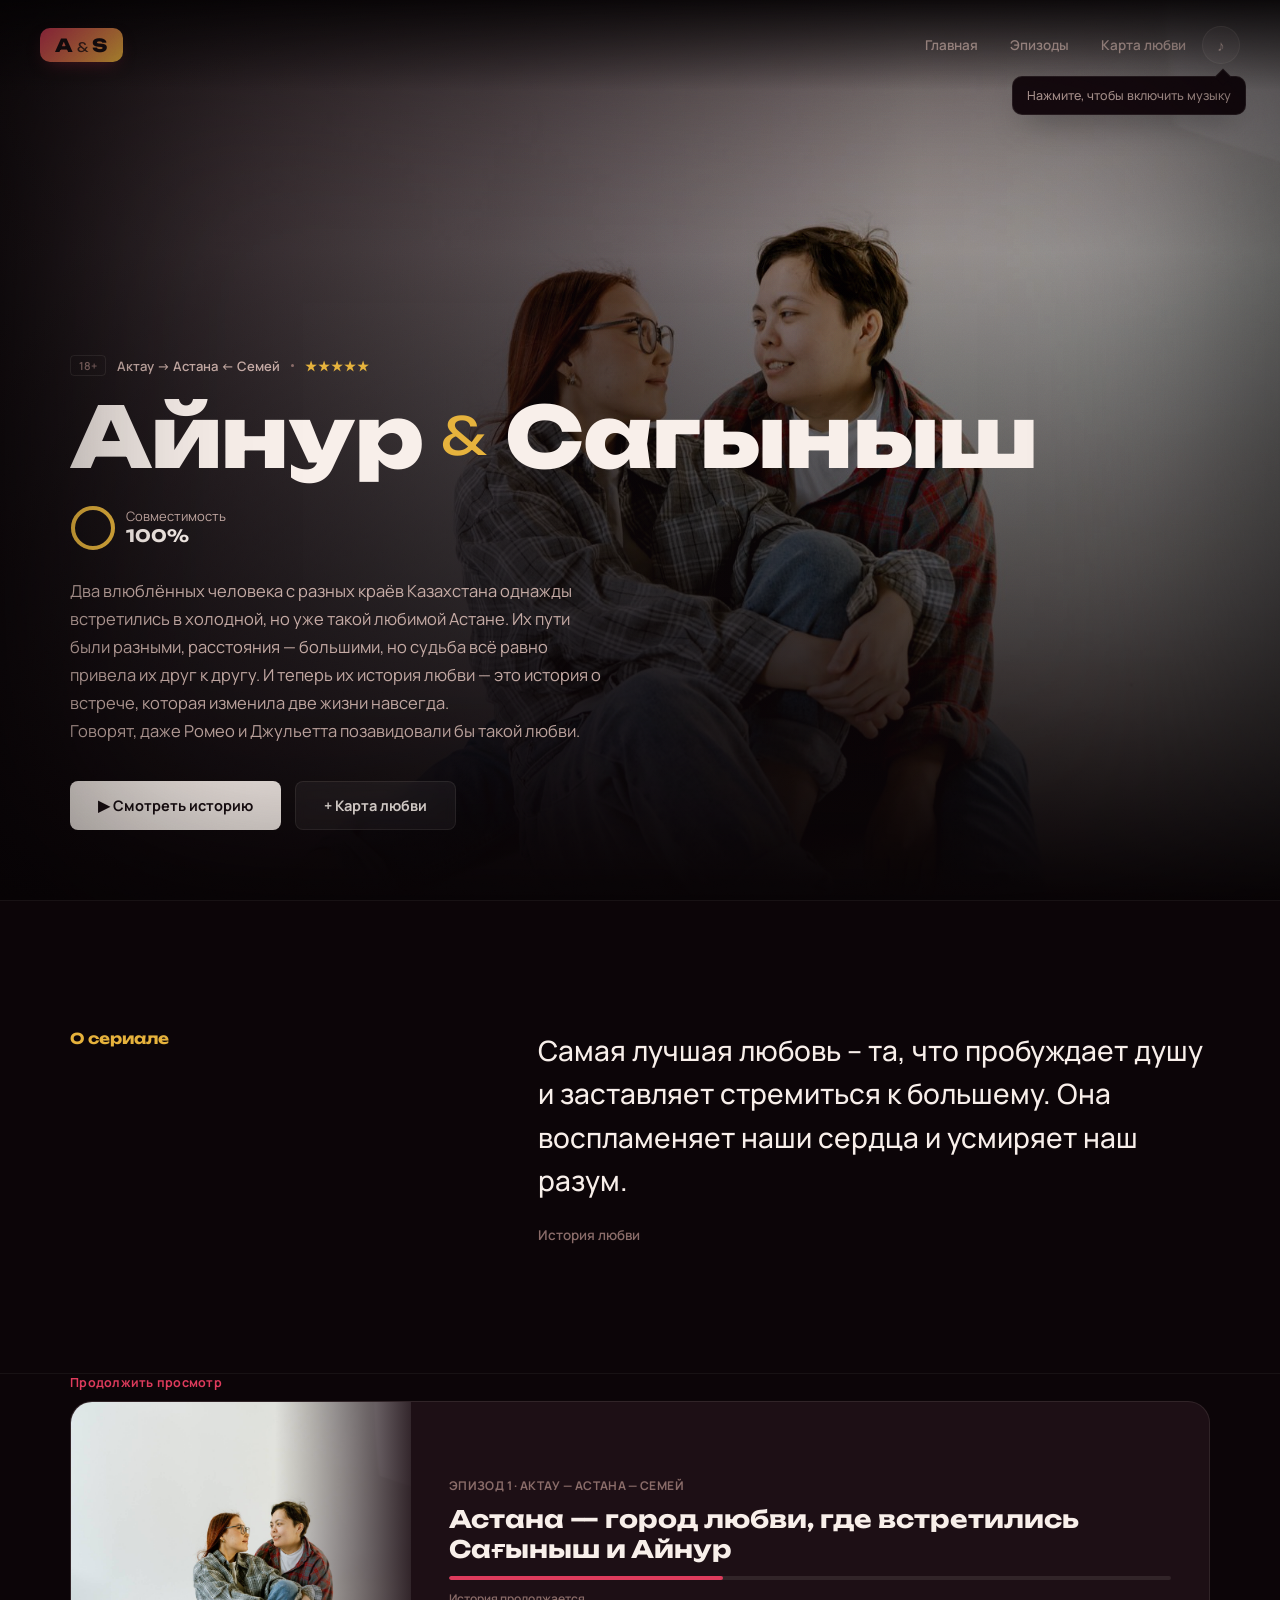
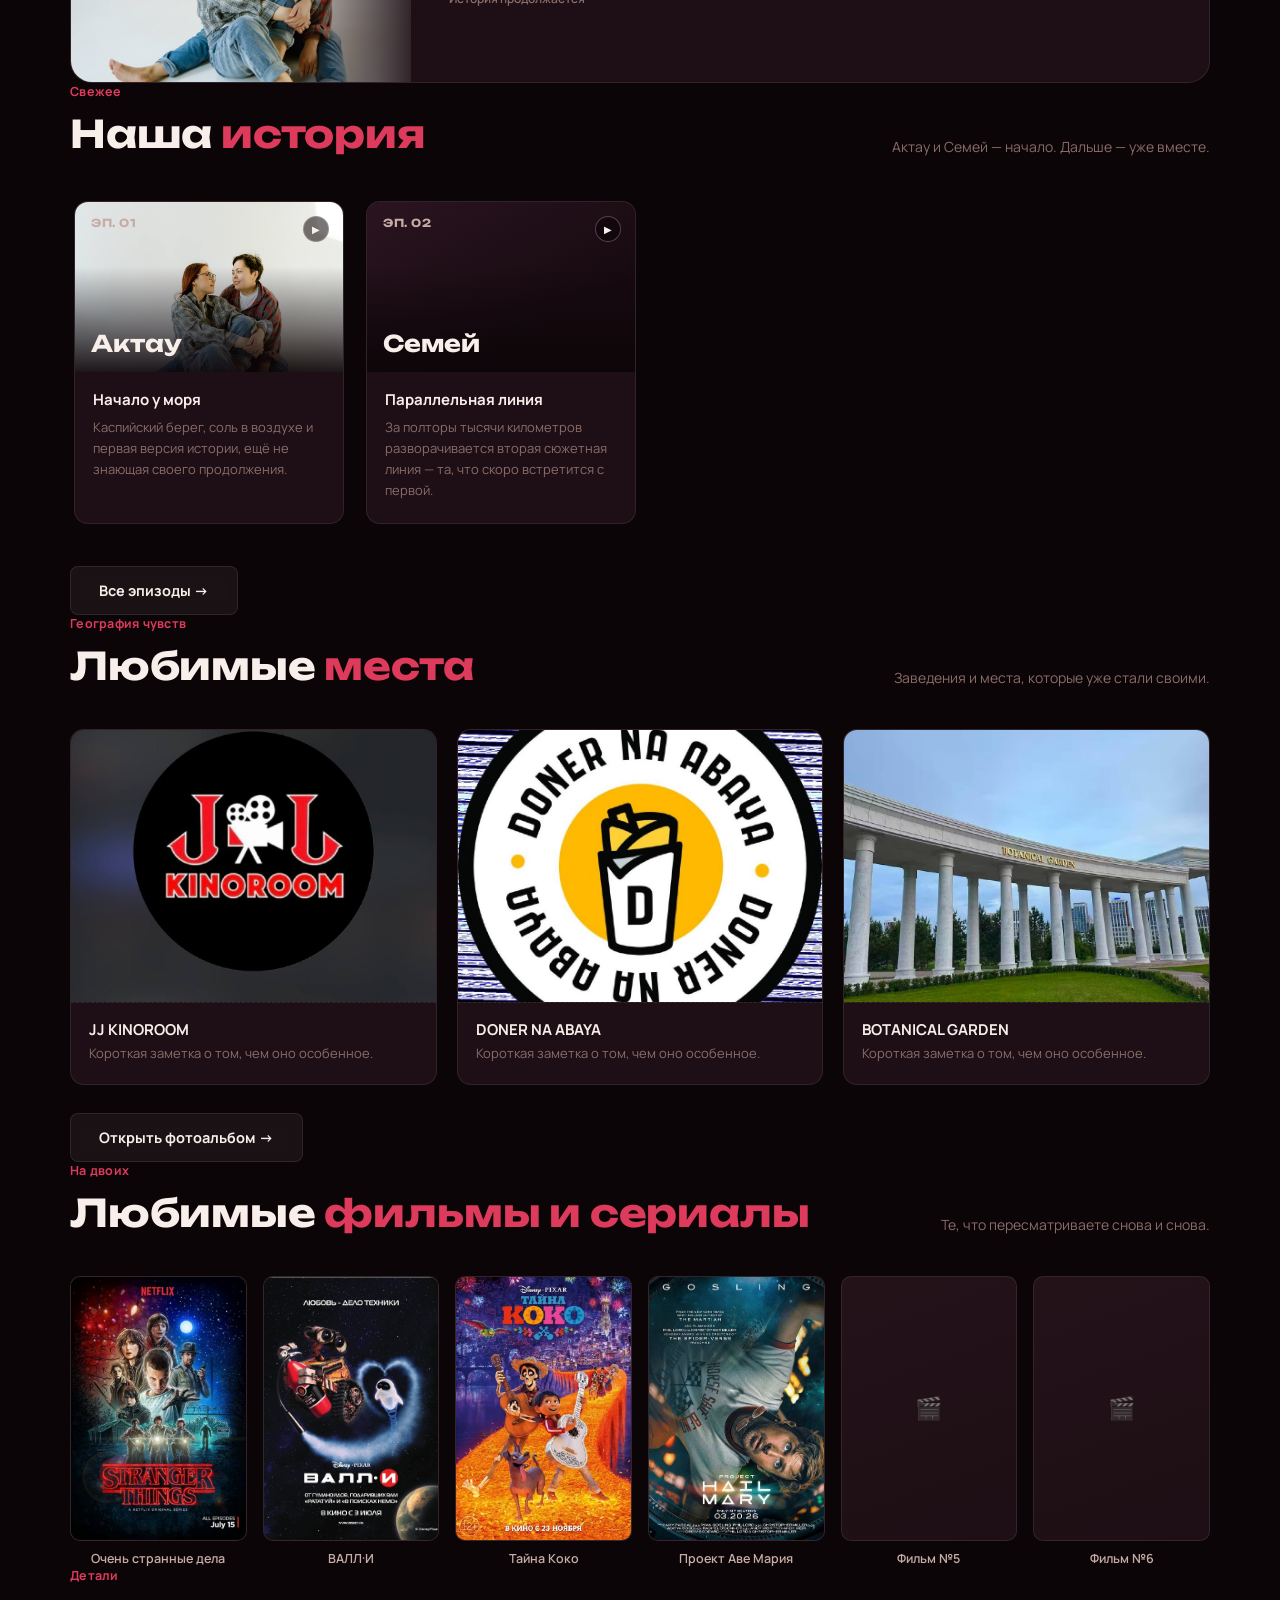
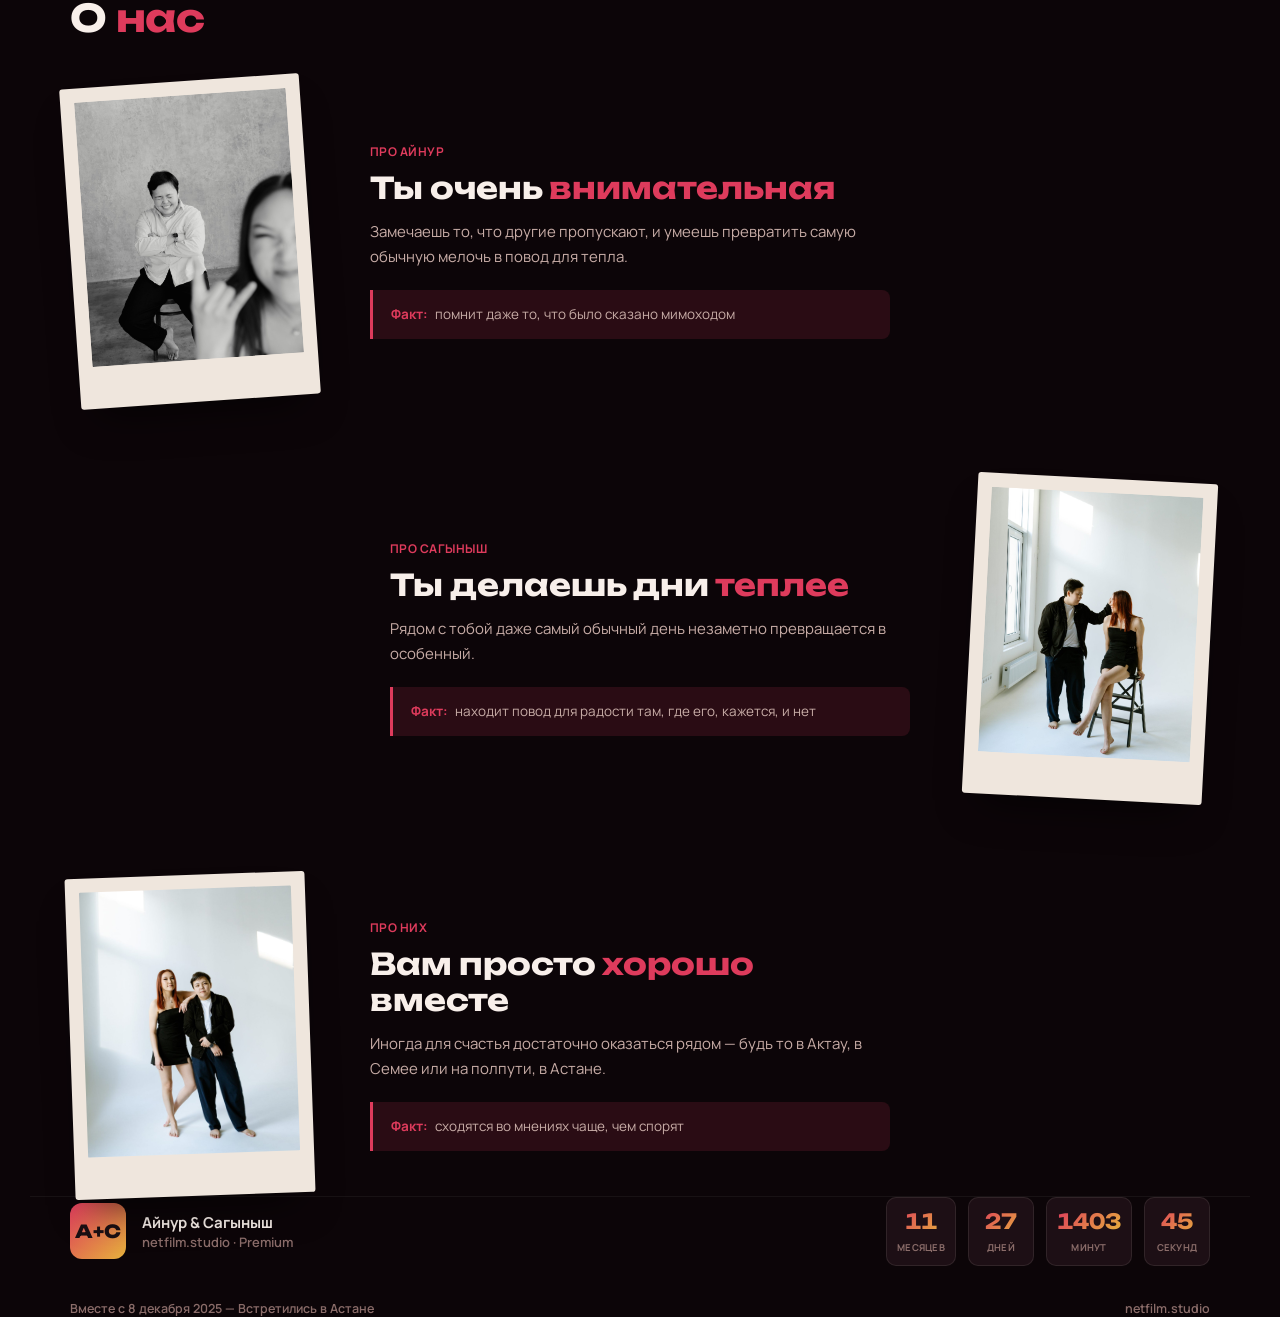
==== commit 5fda683f: "Update index.html" ====
--- a/index.html
+++ b/index.html
@@ -202,7 +202,7 @@
     </a>
     <a class="movie-card" href="https://sim.kinogo.tm/filmy/111517-proekt-ave-mariya.html" target="_blank" rel="noopener">
       <div class="movie-poster"><img src="assets/movie-4.jpg" alt="Проект Аве Мария" onerror="this.parentElement.classList.add('empty');this.remove();"><span class="icon">🎬</span></div>
-      <div class="movie-title">Очень странные дела</div>
+      <div class="movie-title">Проект Аве Мария</div>
     </a>
     <a class="movie-card" href="#" target="_blank" rel="noopener">
       <div class="movie-poster"><img src="assets/movie-5.jpg" alt="Фильм №5" onerror="this.parentElement.classList.add('empty');this.remove();"><span class="icon">🎬</span></div>
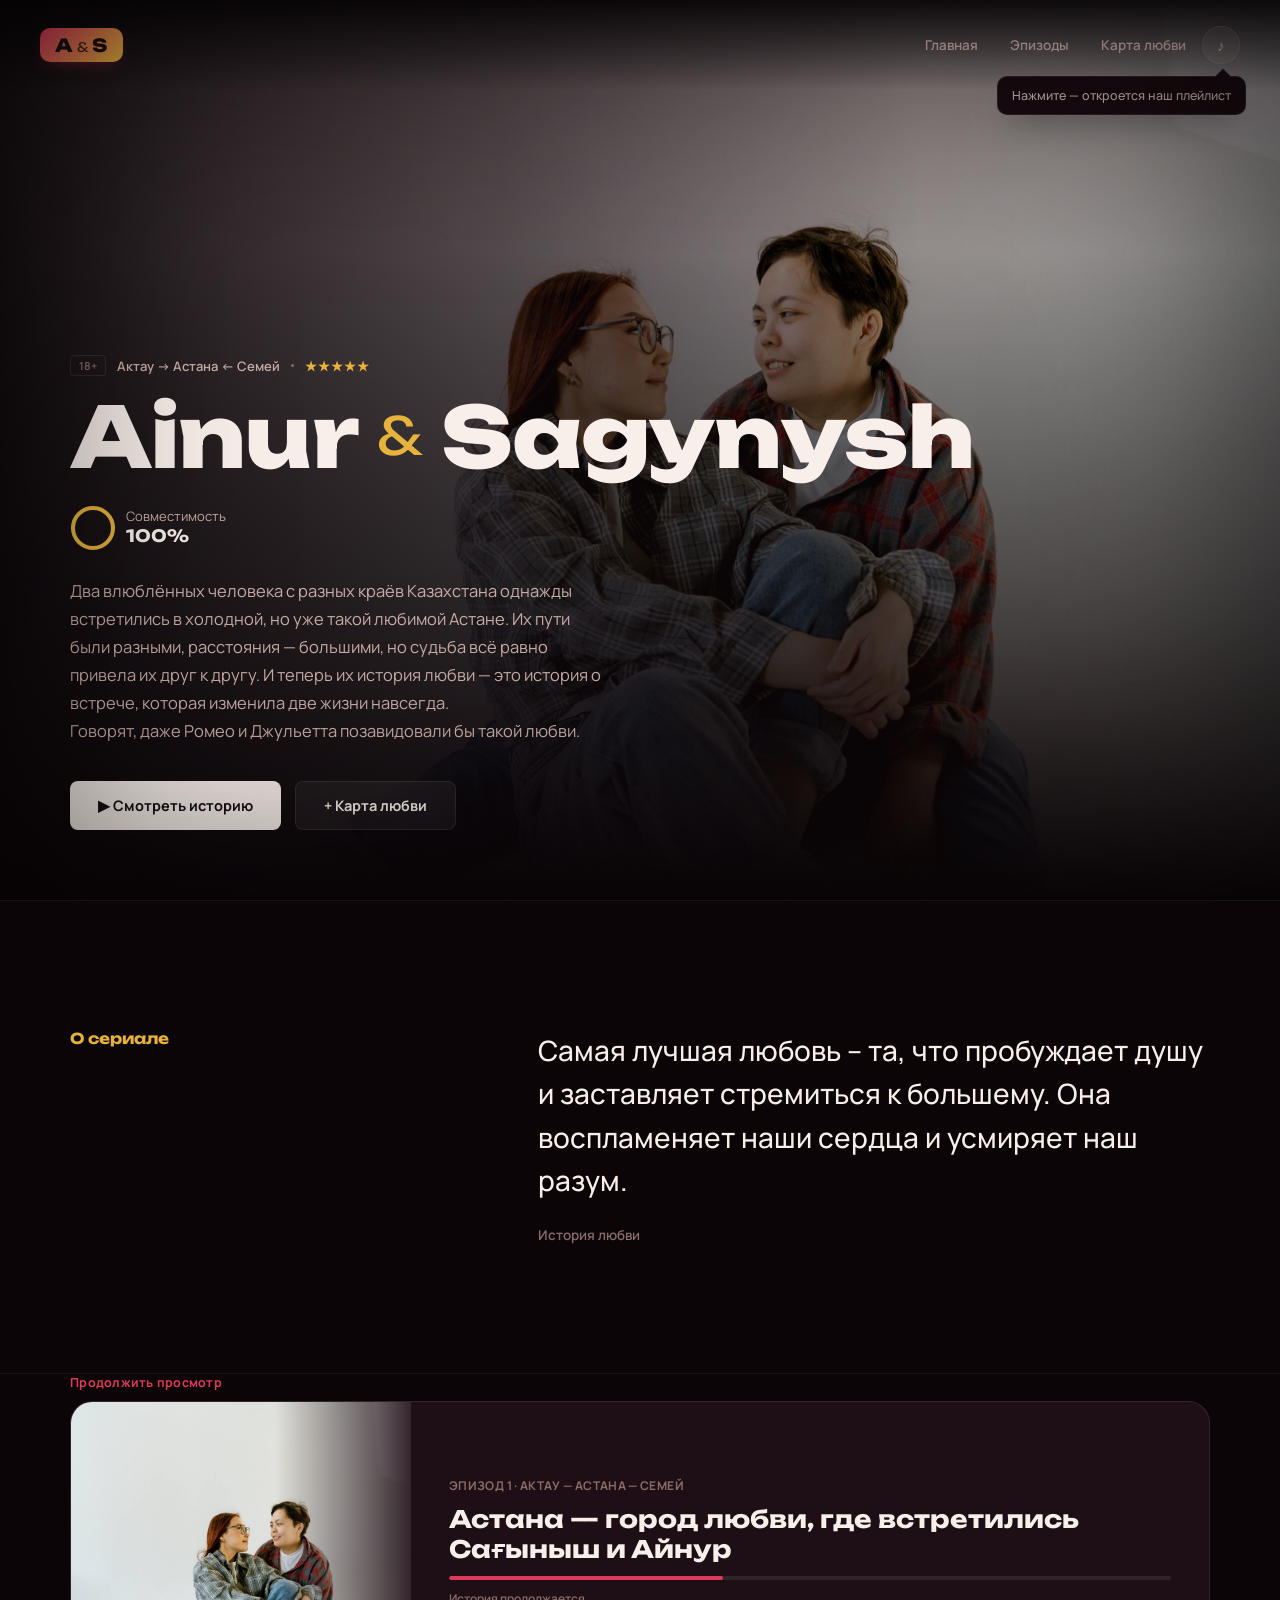
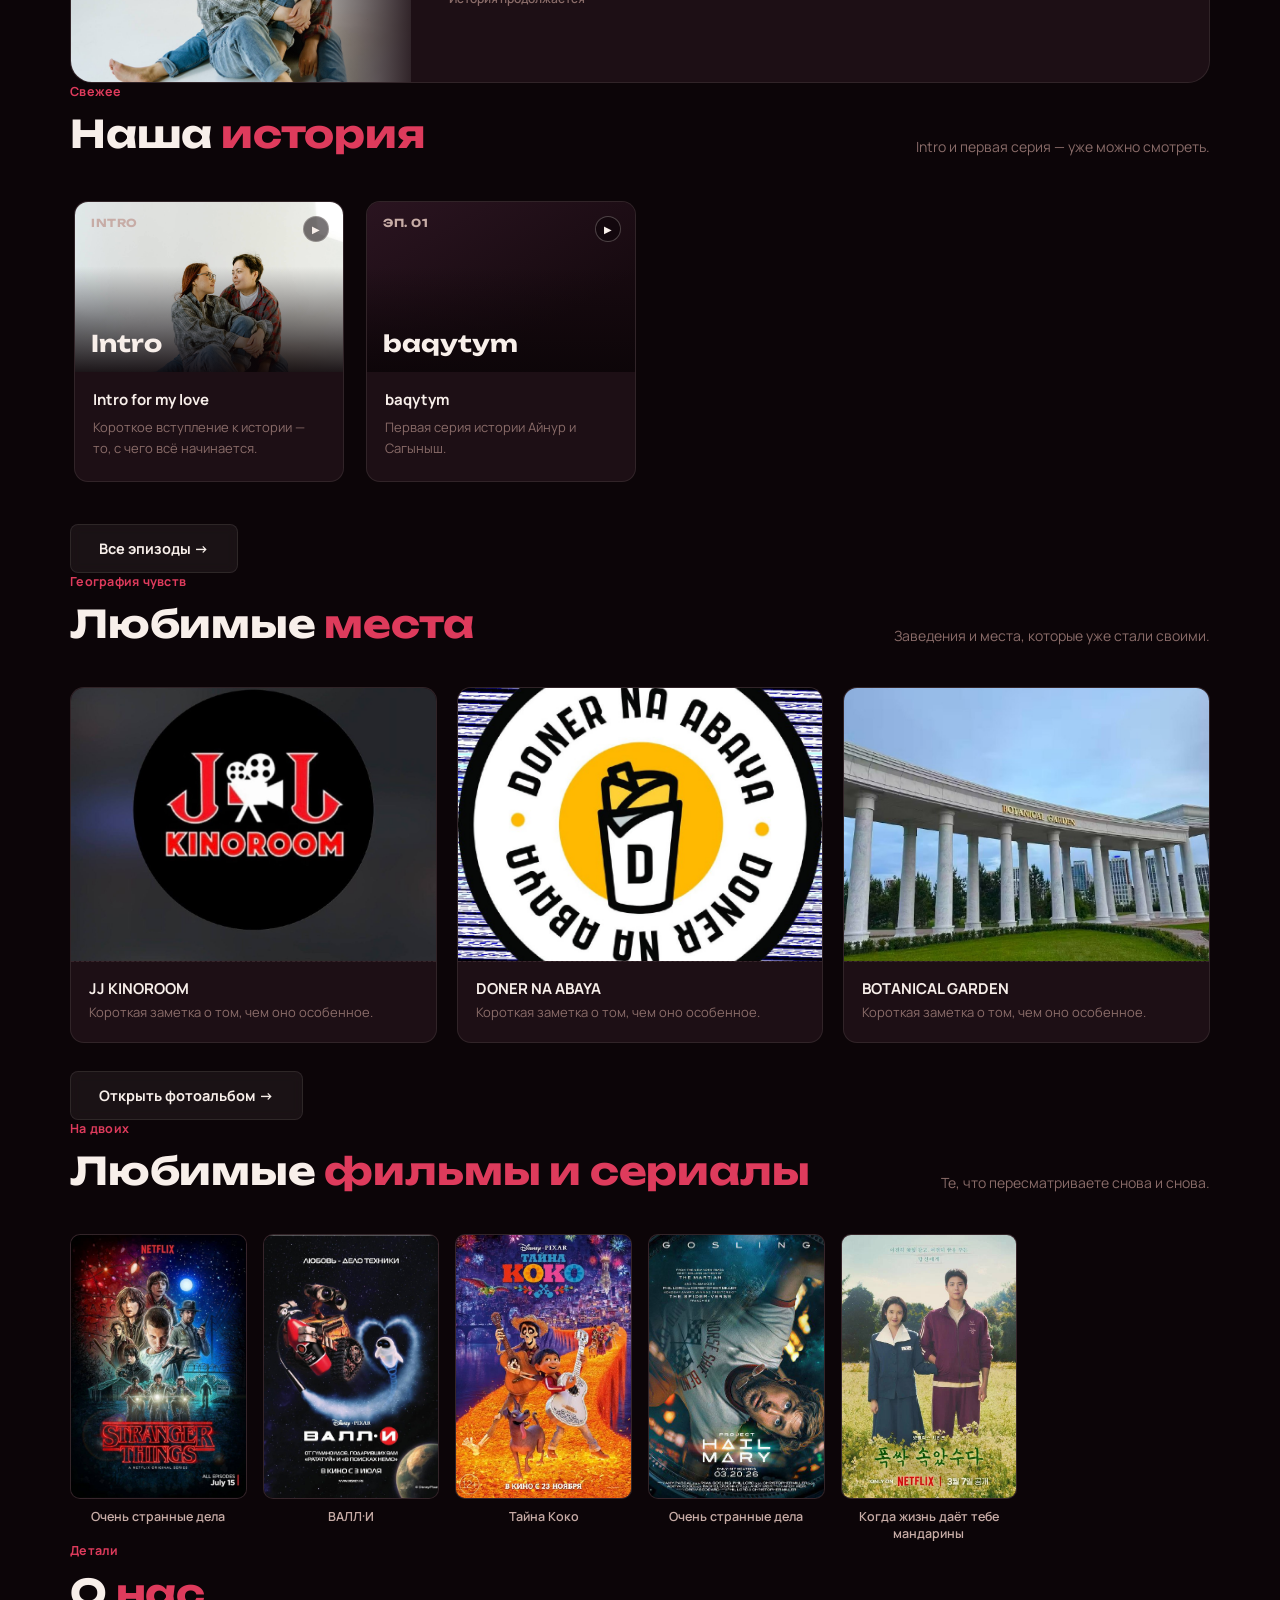
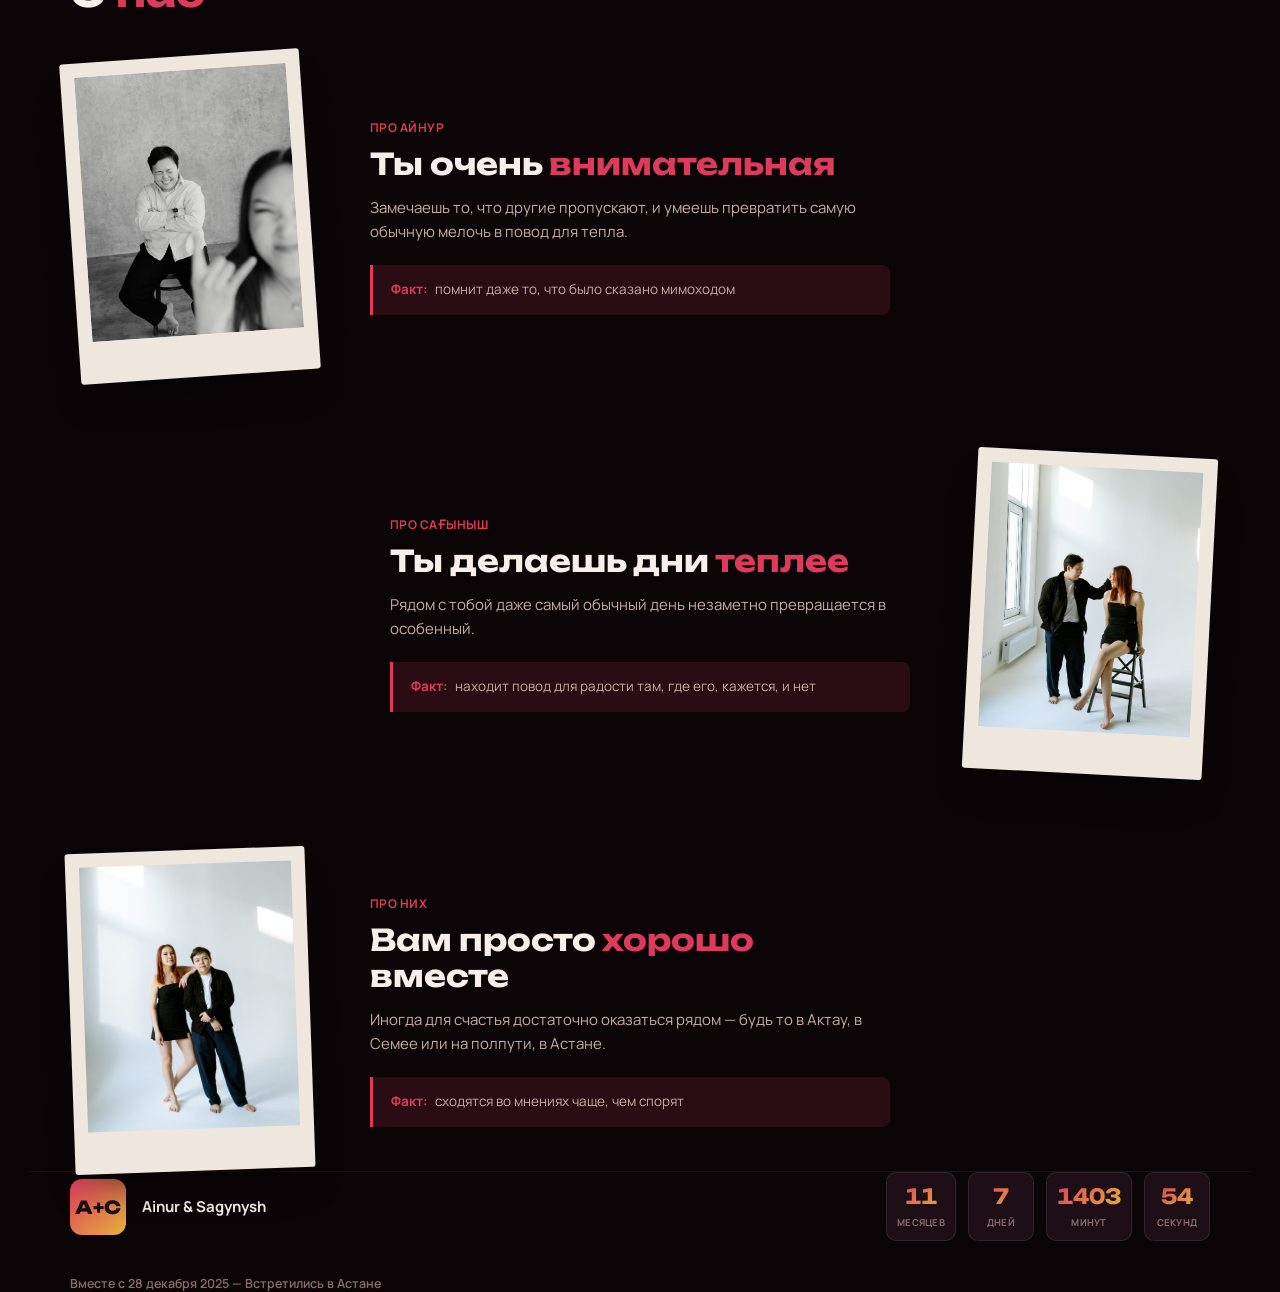
==== commit 07eae5f5: "Add files via upload" ====
--- a/index.html
+++ b/index.html
@@ -3,11 +3,11 @@
 <head>
 <meta charset="UTF-8">
 <meta name="viewport" content="width=device-width, initial-scale=1.0, maximum-scale=1.0">
-<title>Айнур &amp; Сагыныш — netfilm.studio</title>
+<title>Ainur &amp; Sagynysh</title>
 <link rel="preconnect" href="https://fonts.googleapis.com">
 <link rel="preconnect" href="https://fonts.gstatic.com" crossorigin>
 <link href="https://fonts.googleapis.com/css2?family=Unbounded:wght@400;600;700;800;900&family=Manrope:wght@400;500;600;700;800&display=swap" rel="stylesheet">
-<link rel="stylesheet" href="style.css?v=7">
+<link rel="stylesheet" href="style.css?v=10">
 </head>
 <body>
 <div class="grain"></div>
@@ -22,16 +22,13 @@
       <a href="#" data-open-map>Карта любви</a>
     </nav>
     <div class="music-widget">
-      <button class="music-toggle" id="musicToggle" type="button" aria-label="Включить фоновую музыку" aria-pressed="false">
+      <a class="music-toggle" id="musicToggle" href="https://music.yandex.ru/playlists/5e656d01-858e-7364-95cb-9ac588b73949?ref_id=126BF9ED-BFCC-404F-B212-8576F4D4FB7E&amp;utm_medium=copy_link" target="_blank" rel="noopener" aria-label="Открыть наш плейлист в Яндекс Музыке">
         <span class="music-icon">♪</span>
-      </button>
-      <div class="music-hint" id="musicHint">Нажмите, чтобы включить музыку</div>
+      </a>
+      <div class="music-hint" id="musicHint">Нажмите — откроется наш плейлист</div>
     </div>
     <button class="nav-toggle" id="navToggle" type="button" aria-label="Меню" aria-expanded="false">☰</button>
   </div>
-  <audio id="bgMusic" loop preload="none">
-    <source src="assets/song.mp3" type="audio/mpeg">
-  </audio>
 </header>
 
 <div id="top" class="hero">
@@ -48,9 +45,9 @@
 
     <div class="title-lockup">
       <div class="title-row">
-        <span class="title-name">Айнур</span>
+        <span class="title-name">Ainur</span>
         <span class="title-amp">&amp;</span>
-        <span class="title-name">Сагыныш</span>
+        <span class="title-name">Sagynysh</span>
       </div>
     </div>
 
@@ -112,31 +109,31 @@
       <div class="eyebrow">Свежее</div>
       <h2 class="section-title">Наша <span class="accent">история</span></h2>
     </div>
-    <div class="section-note">Актау и Семей — начало. Дальше — уже вместе.</div>
+    <div class="section-note">Intro и первая серия — уже можно смотреть.</div>
   </div>
   <div class="ep-scroll">
-    <div class="ep-card">
+    <div class="ep-card" data-video="https://www.youtube.com/embed/Wzh6PS-kjfw?autoplay=1&rel=0" data-title="Intro for my love">
       <div class="ep-thumb photo">
+        <div class="grad"></div>
+        <span class="ep-num">INTRO</span>
+        <span class="ep-play">▶</span>
+        <span class="ep-city">Intro</span>
+      </div>
+      <div class="ep-body">
+        <h3>Intro for my love</h3>
+        <p>Короткое вступление к истории — то, с чего всё начинается.</p>
+      </div>
+    </div>
+    <div class="ep-card" data-video="https://www.youtube.com/embed/rCmhu5nebBA?autoplay=1&rel=0" data-title="baqytym">
+      <div class="ep-thumb" style="background:linear-gradient(150deg,#2A1420,#170A10 70%);">
         <div class="grad"></div>
         <span class="ep-num">ЭП. 01</span>
         <span class="ep-play">▶</span>
-        <span class="ep-city">Актау</span>
+        <span class="ep-city">baqytym</span>
       </div>
       <div class="ep-body">
-        <h3>Начало у моря</h3>
-        <p>Каспийский берег, соль в воздухе и первая версия истории, ещё не знающая своего продолжения.</p>
-      </div>
-    </div>
-    <div class="ep-card">
-      <div class="ep-thumb" style="background:linear-gradient(150deg,#2A1420,#170A10 70%);">
-        <div class="grad"></div>
-        <span class="ep-num">ЭП. 02</span>
-        <span class="ep-play">▶</span>
-        <span class="ep-city">Семей</span>
-      </div>
-      <div class="ep-body">
-        <h3>Параллельная линия</h3>
-        <p>За полторы тысячи километров разворачивается вторая сюжетная линия — та, что скоро встретится с первой.</p>
+        <h3>baqytym</h3>
+        <p>Первая серия истории Айнур и Сагыныш.</p>
       </div>
     </div>
   </div>
@@ -200,17 +197,13 @@
       <div class="movie-poster"><img src="assets/movie-3.jpg" alt="Тайна Коко" onerror="this.parentElement.classList.add('empty');this.remove();"><span class="icon">🎬</span></div>
       <div class="movie-title">Тайна Коко</div>
     </a>
-    <a class="movie-card" href="https://sim.kinogo.tm/filmy/111517-proekt-ave-mariya.html" target="_blank" rel="noopener">
-      <div class="movie-poster"><img src="assets/movie-4.jpg" alt="Проект Аве Мария" onerror="this.parentElement.classList.add('empty');this.remove();"><span class="icon">🎬</span></div>
-      <div class="movie-title">Проект Аве Мария</div>
+    <a class="movie-card" href="https://sim.kinogo.tm/serialy/36913-ochen-strannye-dela.html" target="_blank" rel="noopener">
+      <div class="movie-poster"><img src="assets/movie-4.jpg" alt="Очень странные дела" onerror="this.parentElement.classList.add('empty');this.remove();"><span class="icon">🎬</span></div>
+      <div class="movie-title">Очень странные дела</div>
     </a>
-    <a class="movie-card" href="#" target="_blank" rel="noopener">
-      <div class="movie-poster"><img src="assets/movie-5.jpg" alt="Фильм №5" onerror="this.parentElement.classList.add('empty');this.remove();"><span class="icon">🎬</span></div>
-      <div class="movie-title">Фильм №5</div>
-    </a>
-    <a class="movie-card" href="#" target="_blank" rel="noopener">
-      <div class="movie-poster"><img src="assets/movie-6.jpg" alt="Фильм №6" onerror="this.parentElement.classList.add('empty');this.remove();"><span class="icon">🎬</span></div>
-      <div class="movie-title">Фильм №6</div>
+    <a class="movie-card" href="https://user.kinogo.mu/118273--kogda-zhizn-daet-tebe-mandariny.html" target="_blank" rel="noopener">
+      <div class="movie-poster"><img src="assets/movie-5.jpg" alt="Когда жизнь даёт тебе мандарины" onerror="this.parentElement.classList.add('empty');this.remove();"><span class="icon">🎬</span></div>
+      <div class="movie-title">Когда жизнь даёт тебе мандарины</div>
     </a>
   </div>
 </section>
@@ -249,7 +242,7 @@
         </div>
       </div>
       <div class="about-text">
-        <div class="about-eyebrow">ПРО САГЫНЫШ</div>
+        <div class="about-eyebrow">ПРО САҒЫНЫШ</div>
         <h3 class="about-title">Ты делаешь дни <i>теплее</i></h3>
         <p class="about-desc">Рядом с тобой даже самый обычный день незаметно превращается в особенный.</p>
         <div class="fact-bar"><b>Факт:</b> находит повод для радости там, где его, кажется, и нет</div>
@@ -279,8 +272,7 @@
     <div class="profile-left">
       <div class="avatar">А+С</div>
       <div>
-        <div class="profile-name">Айнур &amp; Сагыныш</div>
-        <div class="profile-sub">netfilm.studio · Premium</div>
+        <div class="profile-name">Ainur &amp; Sagynysh</div>
       </div>
     </div>
     <div class="love-timer" id="loveTimer" aria-label="Время вместе">
@@ -291,8 +283,7 @@
     </div>
   </div>
   <div class="foot-note">
-    <span>Вместе с 8 декабря 2025 — Встретились в Астане</span>
-    <span>netfilm.studio</span>
+    <span>Вместе с 28 декабря 2025 — Встретились в Астане</span>
   </div>
 </footer>
 
@@ -398,14 +389,25 @@
       </svg>
 
       <p class="map-caption">
-        <b>Актау</b> и <b>Семей</b> — города, где начиналась каждая из двух линий истории,
-        на разных концах страны. На карте они сходятся там же, где сошлись
-        и сами линии — в <b>Астане</b>, открывшей общую серию.
+        «С разных концов Казахстана мы пришли в один город — чтобы однажды
+        найти друг друга». Возможно, расстояние между <b>Актау</b> и <b>Семеём</b>
+        было огромным.<br>
+        Но расстояние между двумя сердцами оказалось всего лишь одной встречей.
       </p>
     </div>
   </div>
 </div>
 
-<script src="script.js?v=7"></script>
+<div class="video-modal-overlay" id="videoModal">
+  <div class="video-modal">
+    <button class="video-modal-close" type="button" data-close-video aria-label="Закрыть видео">✕</button>
+    <div class="video-modal-title" id="videoModalTitle"></div>
+    <div class="video-frame-wrap">
+      <iframe id="videoPlayer" src="" title="" frameborder="0" allow="accelerometer; autoplay; clipboard-write; encrypted-media; gyroscope; picture-in-picture" allowfullscreen></iframe>
+    </div>
+  </div>
+</div>
+
+<script src="script.js?v=10"></script>
 </body>
 </html>
--- a/style.css
+++ b/style.css
@@ -450,6 +450,44 @@
 body.modal-open{overflow:hidden;}
 @media (max-width:640px){ .map-modal{padding:26px 18px 20px;} }
 
+/* ---------- video modal ---------- */
+.video-modal-overlay{
+  position:fixed;inset:0;z-index:400;
+  background:rgba(4,2,3,0.92);
+  display:flex;align-items:center;justify-content:center;
+  padding:24px;
+  opacity:0;pointer-events:none;
+  transition:opacity .25s ease;
+}
+.video-modal-overlay.open{opacity:1;pointer-events:auto;}
+.video-modal{
+  position:relative;width:100%;max-width:960px;
+  transform:translateY(18px) scale(0.98);
+  transition:transform .3s ease;
+}
+.video-modal-overlay.open .video-modal{transform:translateY(0) scale(1);}
+.video-modal-title{
+  font-family:var(--display);font-weight:700;font-size:16px;color:var(--ink);
+  margin-bottom:12px;padding-right:40px;
+}
+.video-frame-wrap{
+  position:relative;width:100%;aspect-ratio:16/9;
+  border-radius:var(--r-m);overflow:hidden;background:#000;
+}
+.video-frame-wrap iframe{
+  position:absolute;inset:0;width:100%;height:100%;border:0;
+}
+.video-modal-close{
+  position:absolute;top:-44px;right:0;width:34px;height:34px;border-radius:50%;
+  background:rgba(248,239,234,0.08);border:1px solid var(--line);
+  color:var(--ink);font-size:16px;cursor:pointer;line-height:1;
+  display:flex;align-items:center;justify-content:center;
+}
+.video-modal-close:hover{background:rgba(248,239,234,0.16);}
+@media (max-width:640px){ .video-modal-close{top:-40px;} }
+
+.ep-card[data-video]{cursor:pointer;}
+
 /* ---------- episodes CTA ---------- */
 .ep-cta{margin-top:26px;}
 
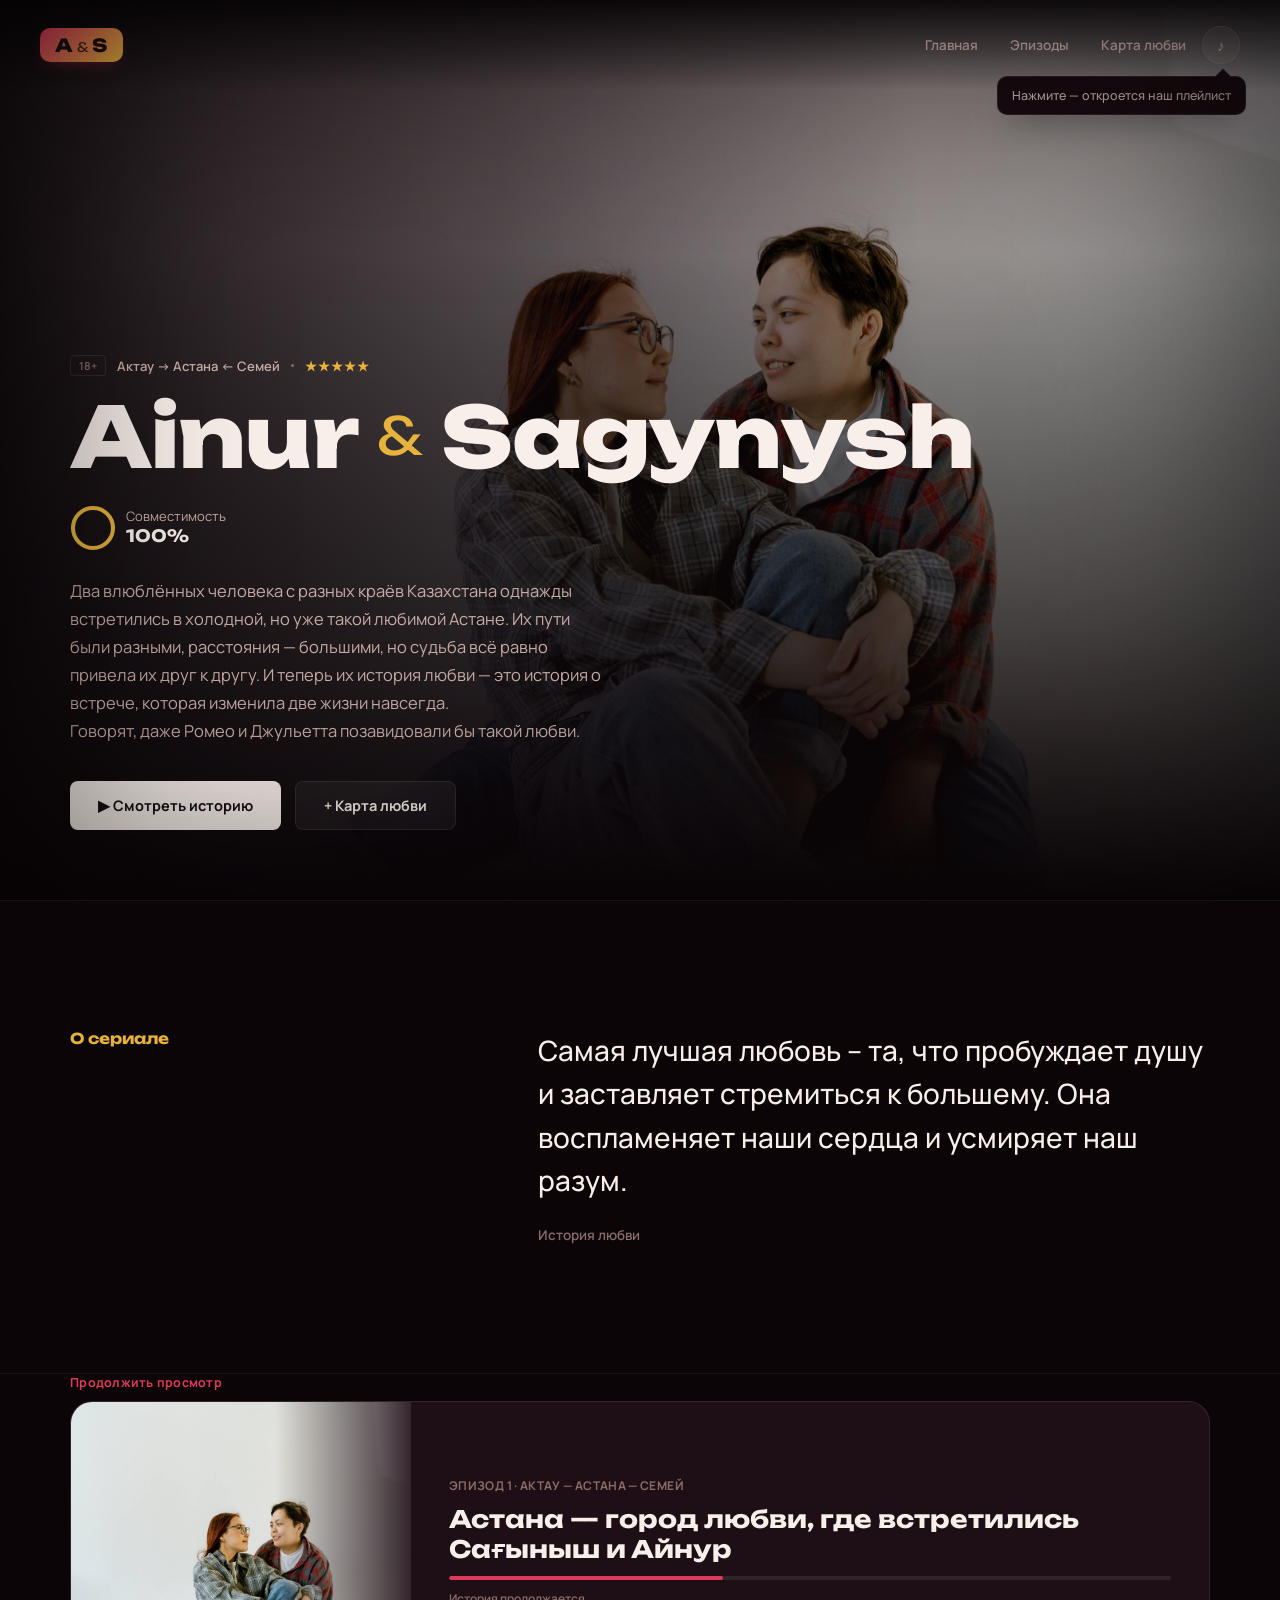
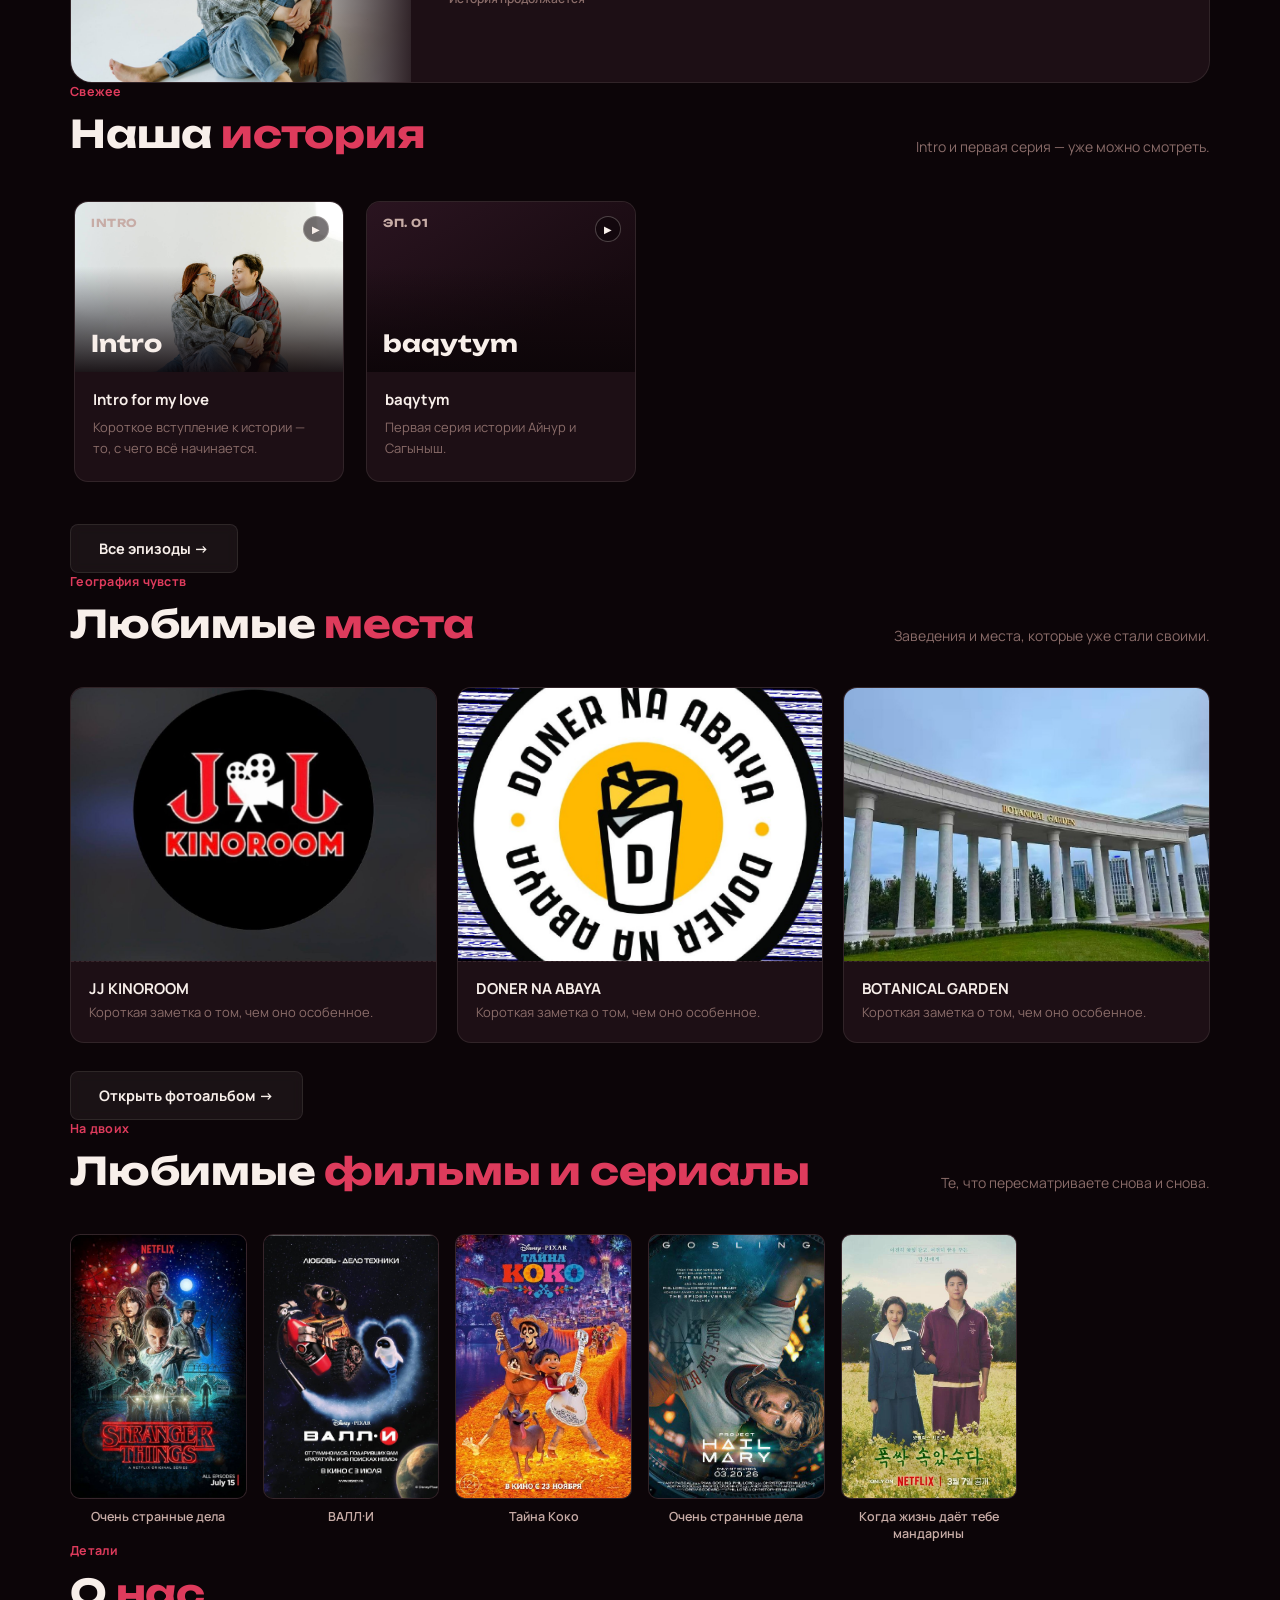
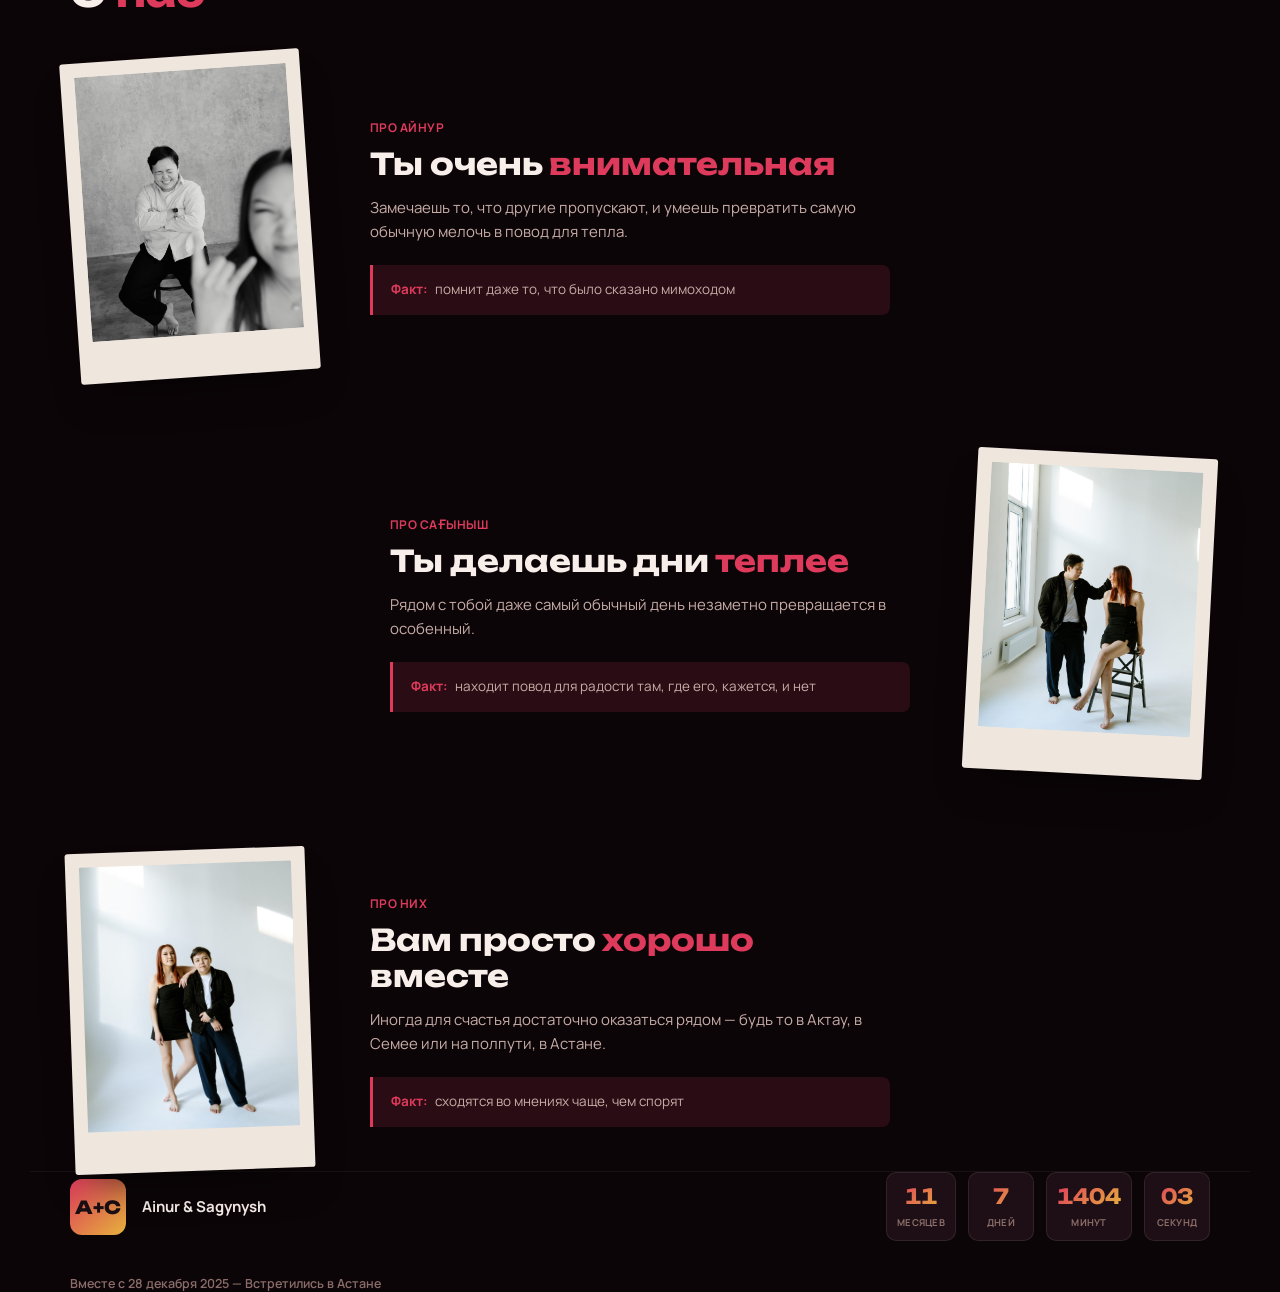
==== commit 3181c356: "Add files via upload" ====
--- a/index.html
+++ b/index.html
@@ -7,7 +7,7 @@
 <link rel="preconnect" href="https://fonts.googleapis.com">
 <link rel="preconnect" href="https://fonts.gstatic.com" crossorigin>
 <link href="https://fonts.googleapis.com/css2?family=Unbounded:wght@400;600;700;800;900&family=Manrope:wght@400;500;600;700;800&display=swap" rel="stylesheet">
-<link rel="stylesheet" href="style.css?v=10">
+<link rel="stylesheet" href="style.css?v=12">
 </head>
 <body>
 <div class="grain"></div>
@@ -408,6 +408,6 @@
   </div>
 </div>
 
-<script src="script.js?v=10"></script>
+<script src="script.js?v=12"></script>
 </body>
 </html>
--- a/style.css
+++ b/style.css
@@ -121,6 +121,9 @@
     display:flex;align-items:flex-end;padding-bottom:70px;
     overflow:hidden;
   }
+  @media (max-width:760px){
+    .hero{align-items:flex-start;padding-top:112px;padding-bottom:48px;}
+  }
   .hero-bg{
     position:absolute;inset:0;
     background-image:url("assets/photo-main.jpg");
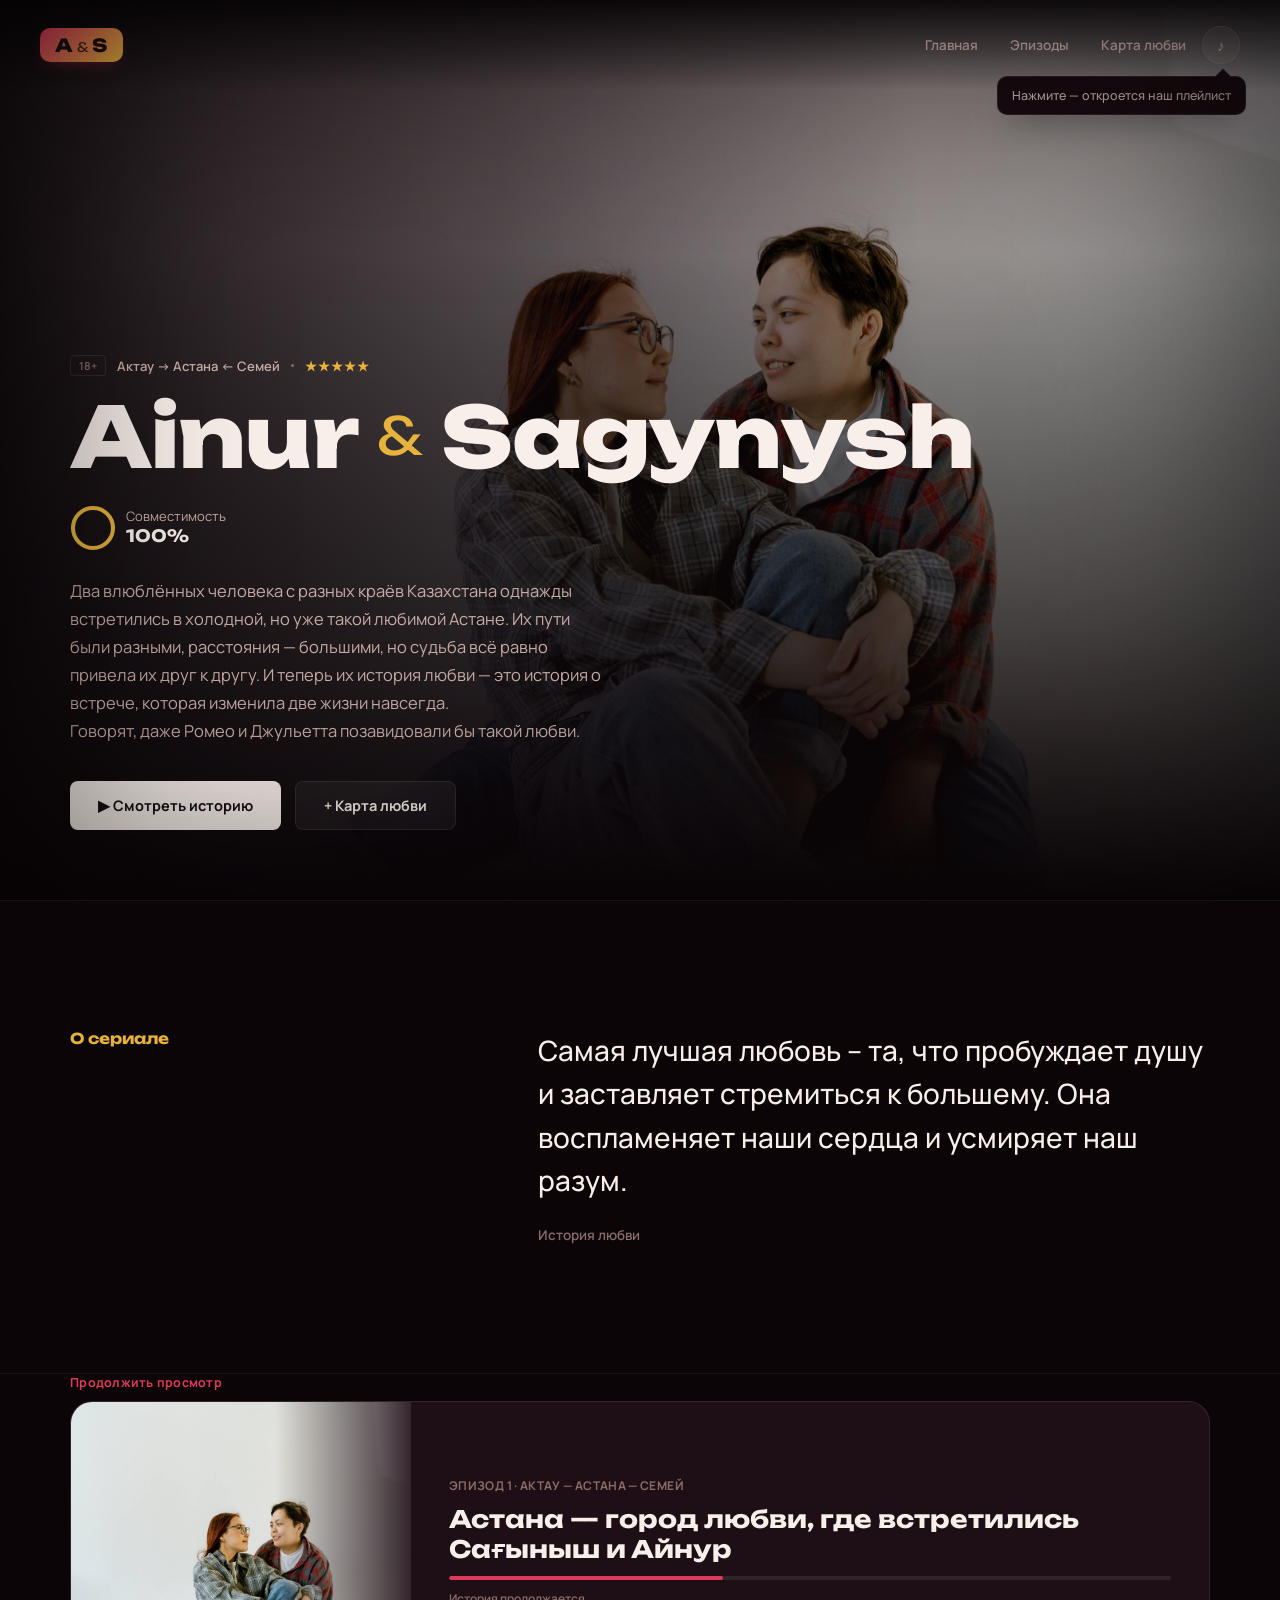
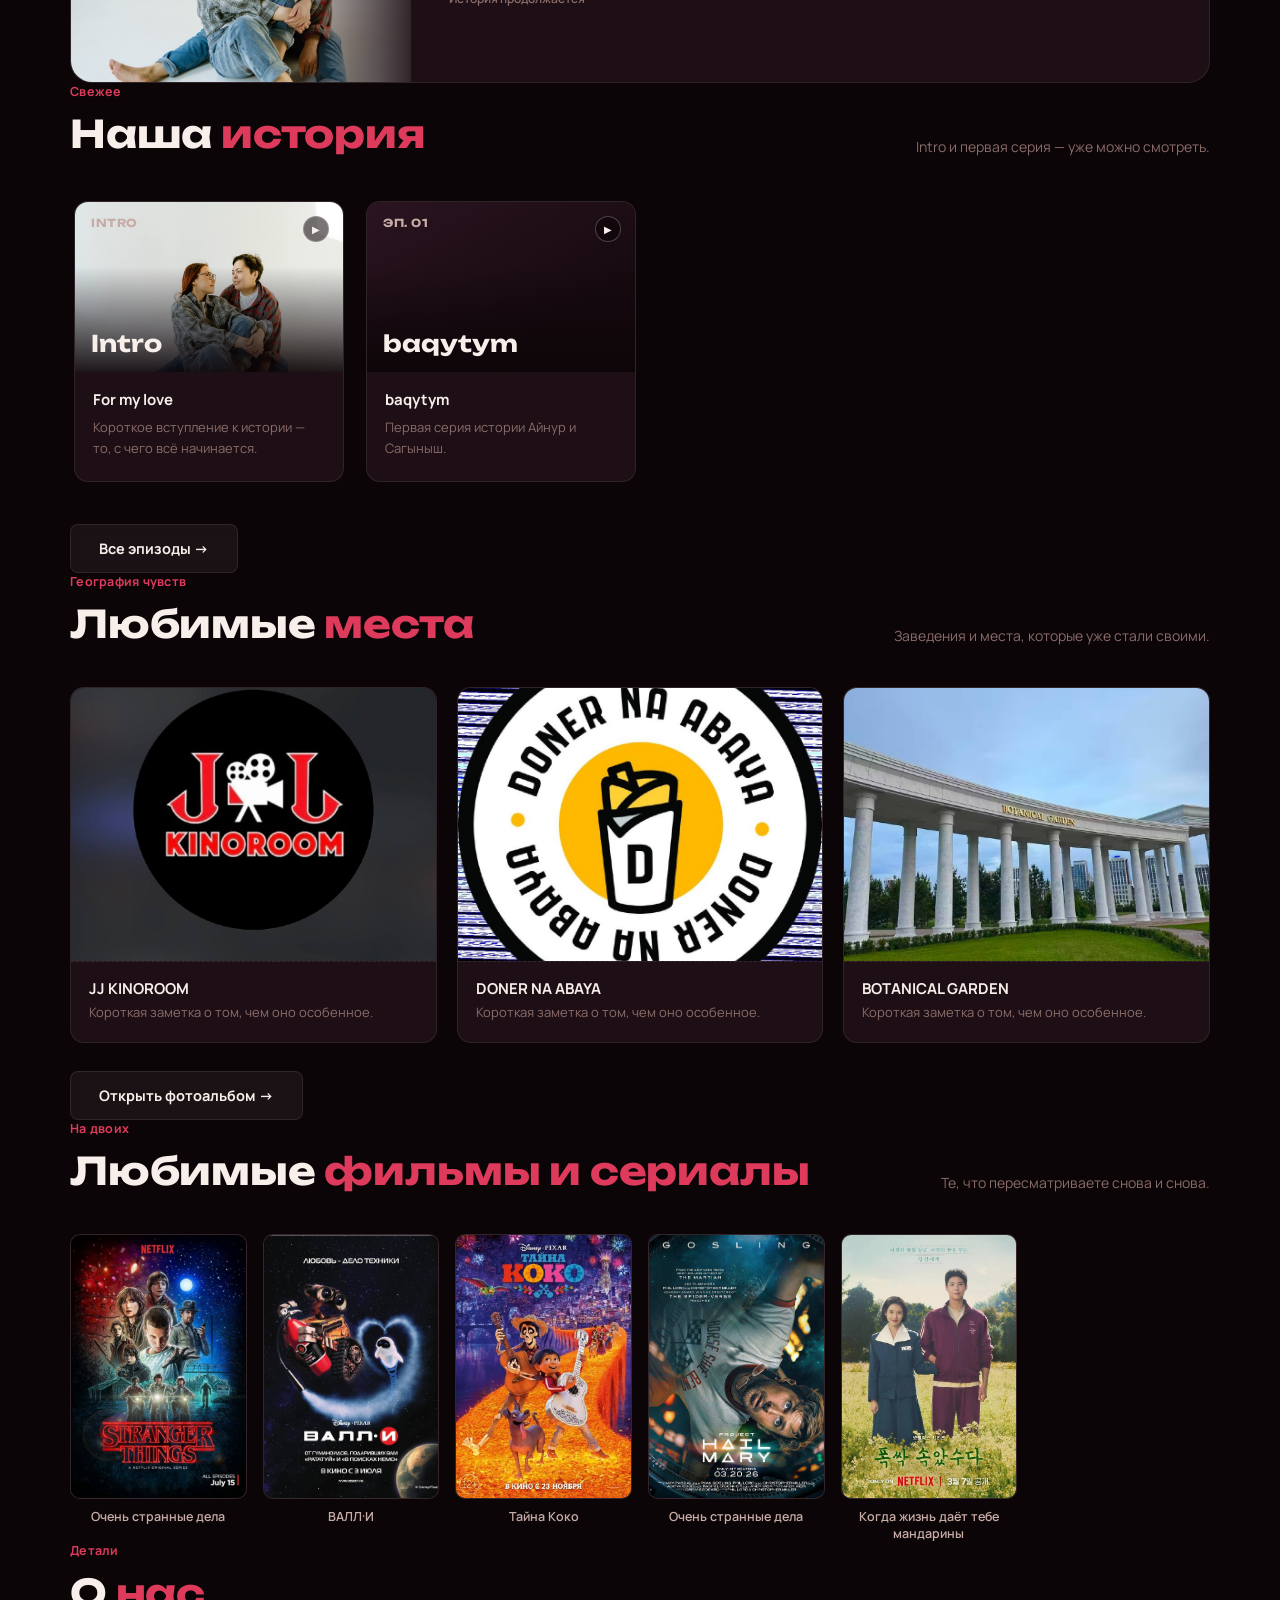
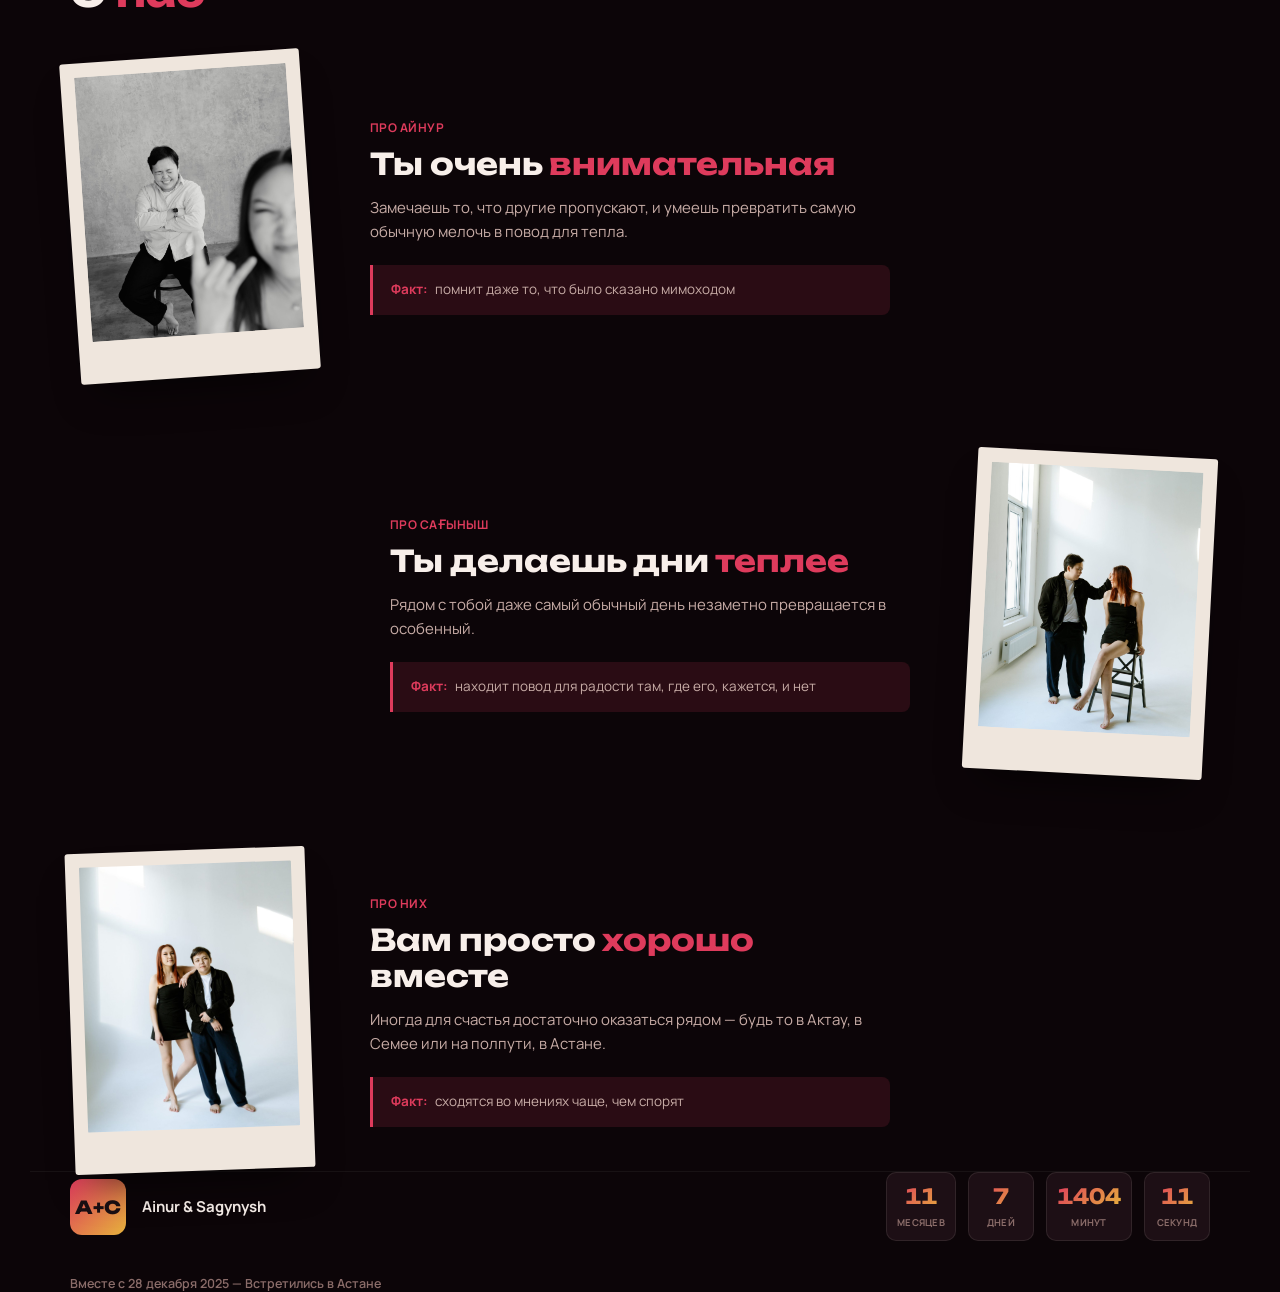
==== commit c24dc31e: "Update index.html" ====
--- a/index.html
+++ b/index.html
@@ -120,7 +120,7 @@
         <span class="ep-city">Intro</span>
       </div>
       <div class="ep-body">
-        <h3>Intro for my love</h3>
+        <h3>For my love</h3>
         <p>Короткое вступление к истории — то, с чего всё начинается.</p>
       </div>
     </div>
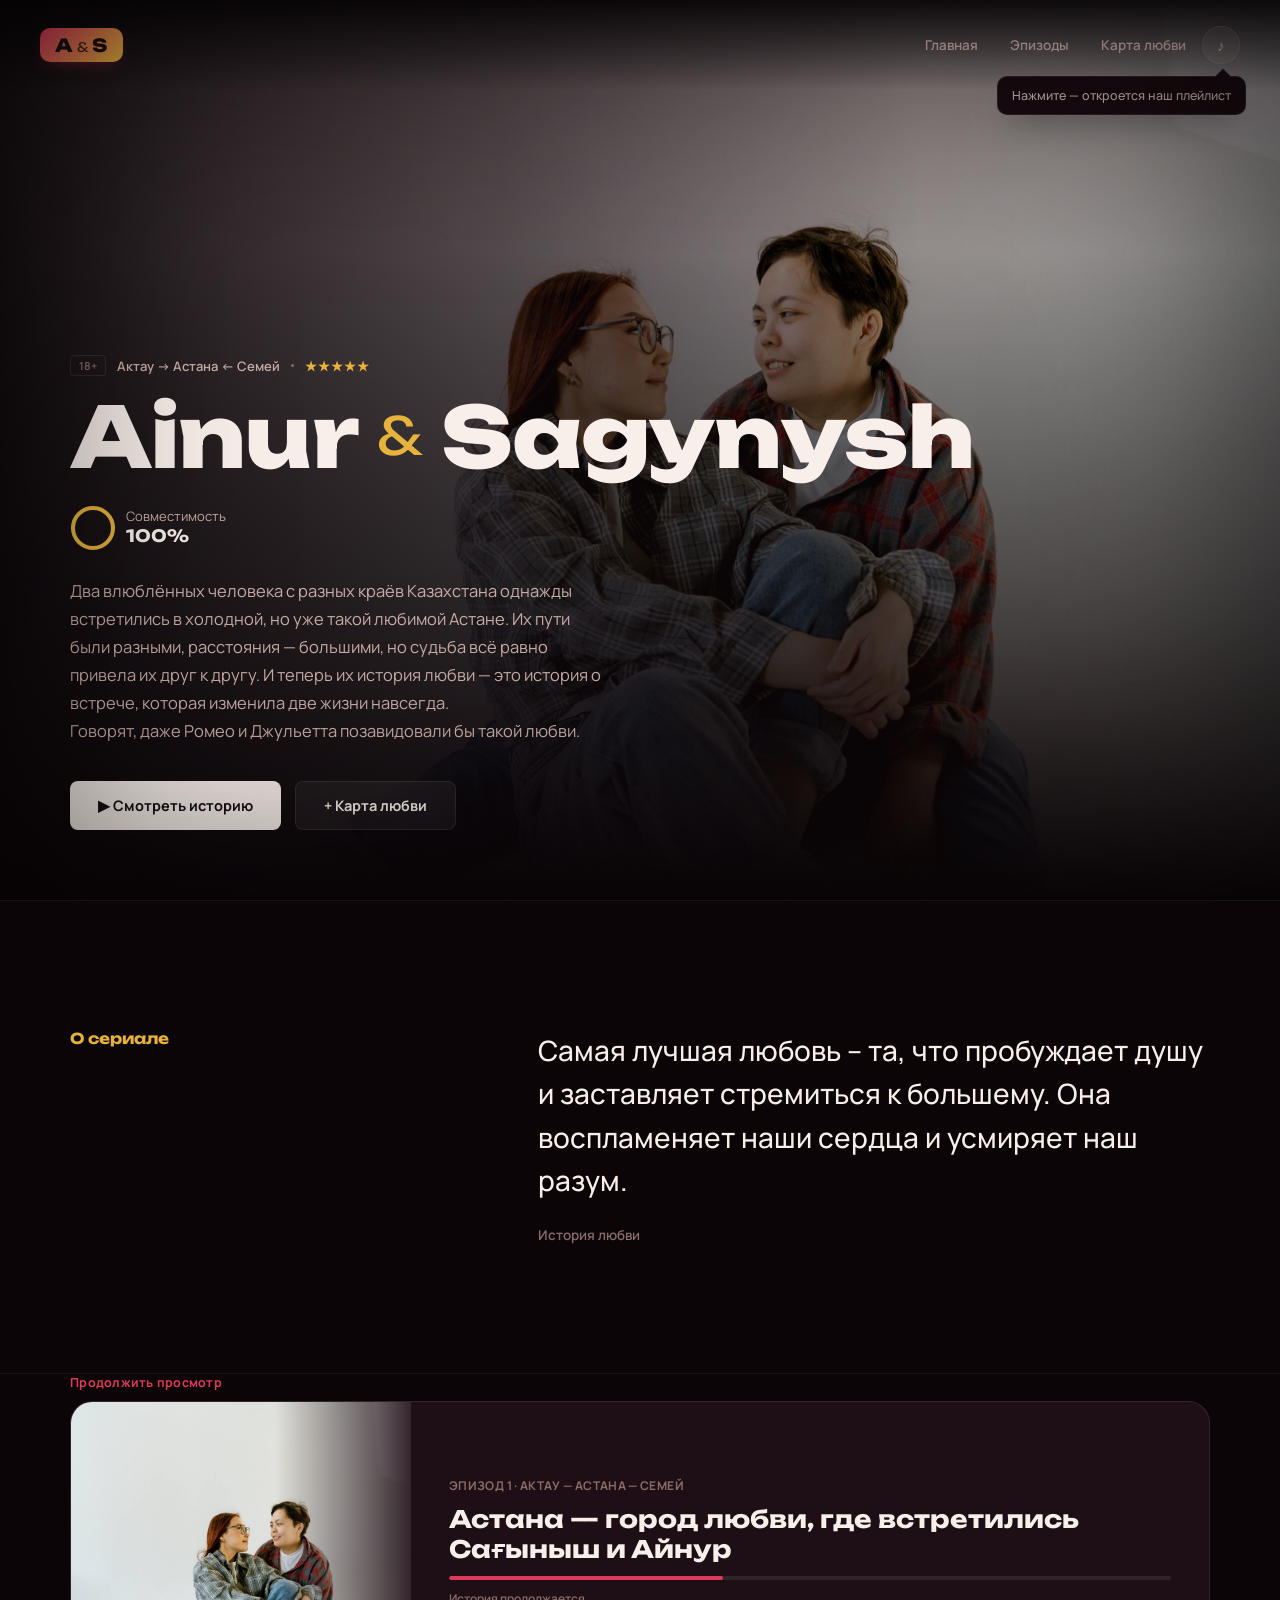
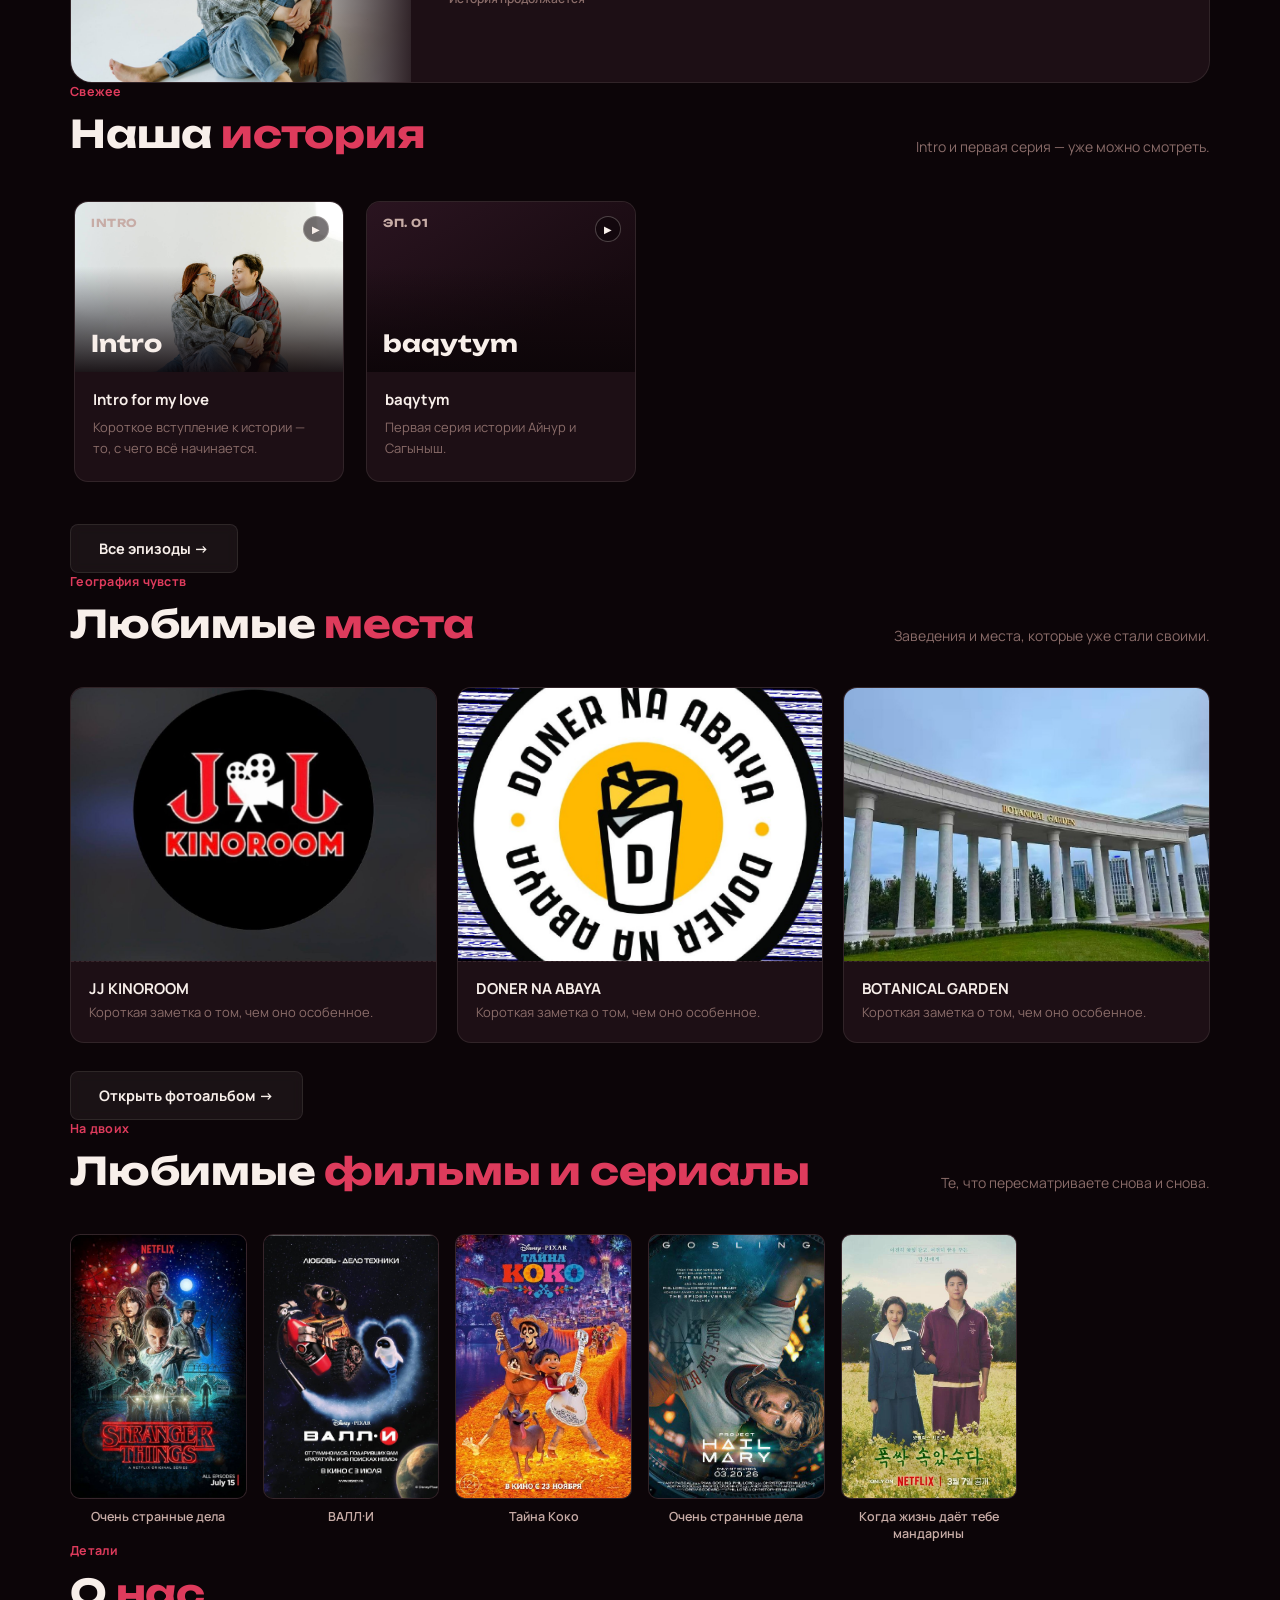
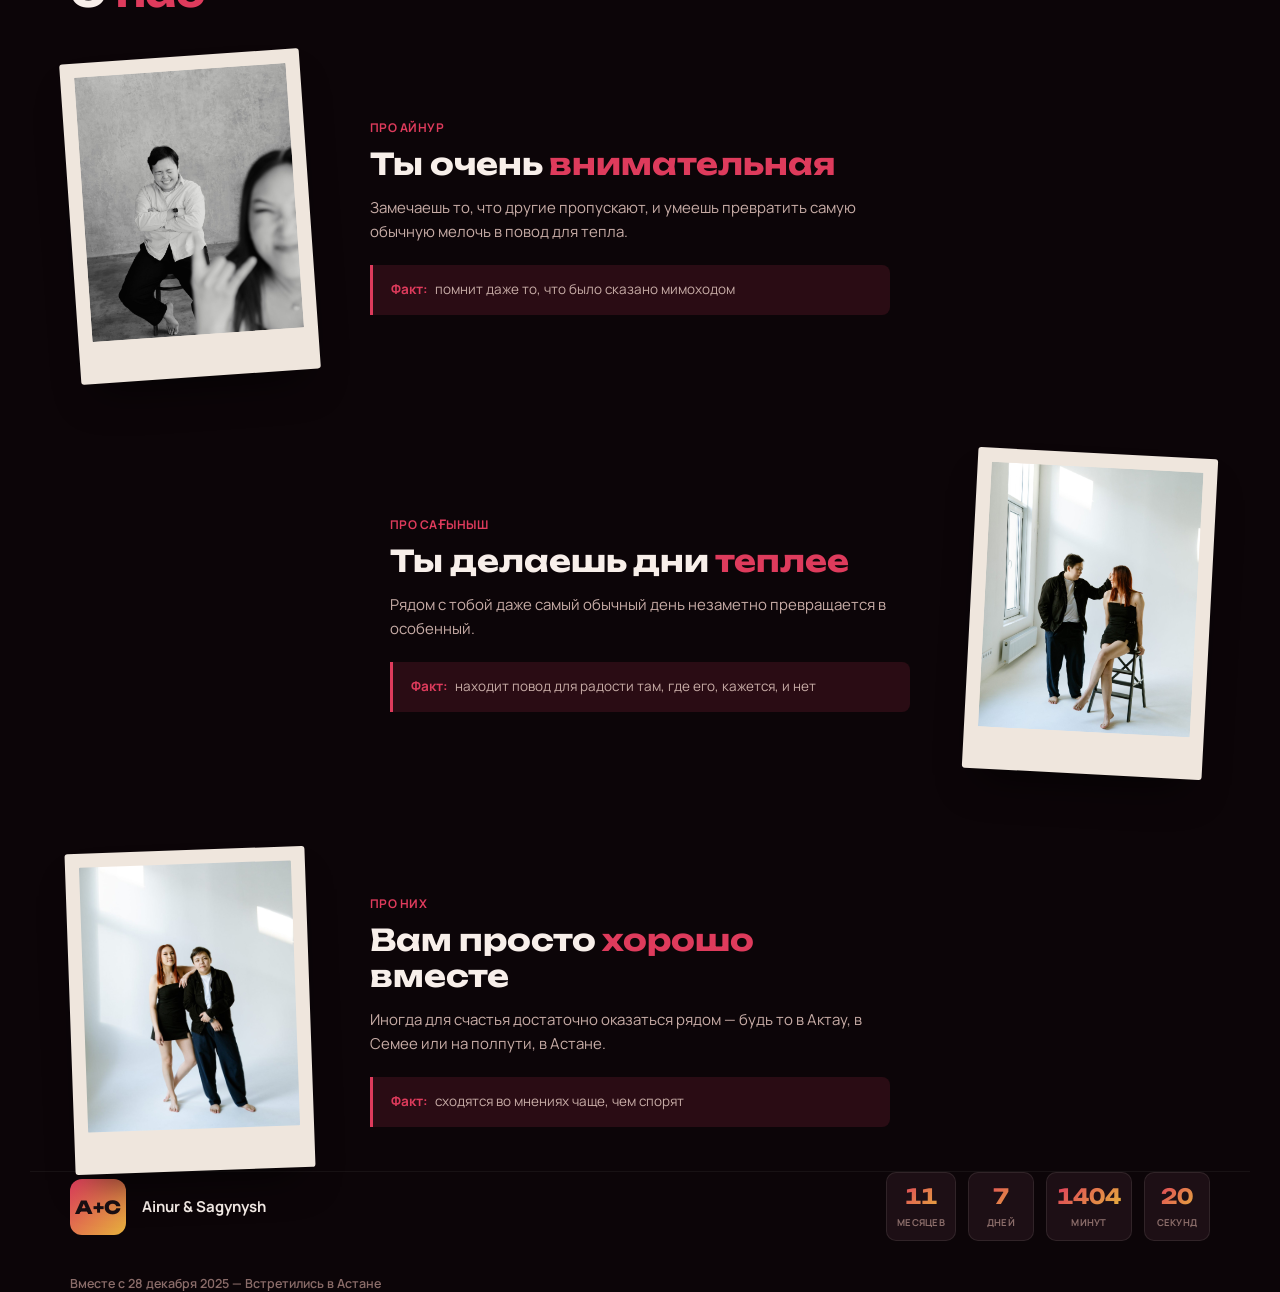
==== commit 02599b2b: "Add files via upload" ====
--- a/index.html
+++ b/index.html
@@ -7,7 +7,7 @@
 <link rel="preconnect" href="https://fonts.googleapis.com">
 <link rel="preconnect" href="https://fonts.gstatic.com" crossorigin>
 <link href="https://fonts.googleapis.com/css2?family=Unbounded:wght@400;600;700;800;900&family=Manrope:wght@400;500;600;700;800&display=swap" rel="stylesheet">
-<link rel="stylesheet" href="style.css?v=12">
+<link rel="stylesheet" href="style.css?v=13">
 </head>
 <body>
 <div class="grain"></div>
@@ -120,7 +120,7 @@
         <span class="ep-city">Intro</span>
       </div>
       <div class="ep-body">
-        <h3>For my love</h3>
+        <h3>Intro for my love</h3>
         <p>Короткое вступление к истории — то, с чего всё начинается.</p>
       </div>
     </div>
@@ -152,21 +152,21 @@
   </div>
   <div class="places-grid">
     <div class="place-card">
-      <div class="place-thumb"><img src="assets/place-1.jpg" alt="JJ KINOROOM" onerror="this.parentElement.classList.add('empty');this.remove();"><span class="icon">📍</span><span>фото скоро</span></div>
+      <div class="place-thumb"><img data-base="assets/place-1" alt="JJ KINOROOM"><span class="icon">📍</span><span>фото скоро</span></div>
       <div class="place-body">
         <h3>JJ KINOROOM</h3>
         <p>Короткая заметка о том, чем оно особенное.</p>
       </div>
     </div>
     <div class="place-card">
-      <div class="place-thumb"><img src="assets/place-2.jpg" alt="DONER NA ABAYA" onerror="this.parentElement.classList.add('empty');this.remove();"><span class="icon">📍</span><span>фото скоро</span></div>
+      <div class="place-thumb"><img data-base="assets/place-2" alt="DONER NA ABAYA"><span class="icon">📍</span><span>фото скоро</span></div>
       <div class="place-body">
         <h3>DONER NA ABAYA</h3>
         <p>Короткая заметка о том, чем оно особенное.</p>
       </div>
     </div>
     <div class="place-card">
-      <div class="place-thumb"><img src="assets/place-3.jpg" alt="BOTANICAL GARDEN" onerror="this.parentElement.classList.add('empty');this.remove();"><span class="icon">📍</span><span>фото скоро</span></div>
+      <div class="place-thumb"><img data-base="assets/place-3" alt="BOTANICAL GARDEN"><span class="icon">📍</span><span>фото скоро</span></div>
       <div class="place-body">
         <h3>BOTANICAL GARDEN</h3>
         <p>Короткая заметка о том, чем оно особенное.</p>
@@ -186,23 +186,23 @@
   </div>
   <div class="movies-grid">
     <a class="movie-card" href="https://sim.kinogo.tm/serialy/36913-ochen-strannye-dela.html" target="_blank" rel="noopener">
-      <div class="movie-poster"><img src="assets/movie-1.jpg" alt="Очень странные дела" onerror="this.parentElement.classList.add('empty');this.remove();"><span class="icon">🎬</span></div>
+      <div class="movie-poster"><img data-base="assets/movie-1" alt="Очень странные дела"><span class="icon">🎬</span></div>
       <div class="movie-title">Очень странные дела</div>
     </a>
     <a class="movie-card" href="https://loft.kinogo.mu/11126--valli.html" target="_blank" rel="noopener">
-      <div class="movie-poster"><img src="assets/movie-2.jpg" alt="ВАЛЛ·И" onerror="this.parentElement.classList.add('empty');this.remove();"><span class="icon">🎬</span></div>
+      <div class="movie-poster"><img data-base="assets/movie-2" alt="ВАЛЛ·И"><span class="icon">🎬</span></div>
       <div class="movie-title">ВАЛЛ·И</div>
     </a>
     <a class="movie-card" href="https://loft.kinogo.mu/10907--tajna-koko.html" target="_blank" rel="noopener">
-      <div class="movie-poster"><img src="assets/movie-3.jpg" alt="Тайна Коко" onerror="this.parentElement.classList.add('empty');this.remove();"><span class="icon">🎬</span></div>
+      <div class="movie-poster"><img data-base="assets/movie-3" alt="Тайна Коко"><span class="icon">🎬</span></div>
       <div class="movie-title">Тайна Коко</div>
     </a>
     <a class="movie-card" href="https://sim.kinogo.tm/serialy/36913-ochen-strannye-dela.html" target="_blank" rel="noopener">
-      <div class="movie-poster"><img src="assets/movie-4.jpg" alt="Очень странные дела" onerror="this.parentElement.classList.add('empty');this.remove();"><span class="icon">🎬</span></div>
+      <div class="movie-poster"><img data-base="assets/movie-4" alt="Очень странные дела"><span class="icon">🎬</span></div>
       <div class="movie-title">Очень странные дела</div>
     </a>
     <a class="movie-card" href="https://user.kinogo.mu/118273--kogda-zhizn-daet-tebe-mandariny.html" target="_blank" rel="noopener">
-      <div class="movie-poster"><img src="assets/movie-5.jpg" alt="Когда жизнь даёт тебе мандарины" onerror="this.parentElement.classList.add('empty');this.remove();"><span class="icon">🎬</span></div>
+      <div class="movie-poster"><img data-base="assets/movie-5" alt="Когда жизнь даёт тебе мандарины"><span class="icon">🎬</span></div>
       <div class="movie-title">Когда жизнь даёт тебе мандарины</div>
     </a>
   </div>
@@ -408,6 +408,6 @@
   </div>
 </div>
 
-<script src="script.js?v=12"></script>
+<script src="script.js?v=13"></script>
 </body>
 </html>
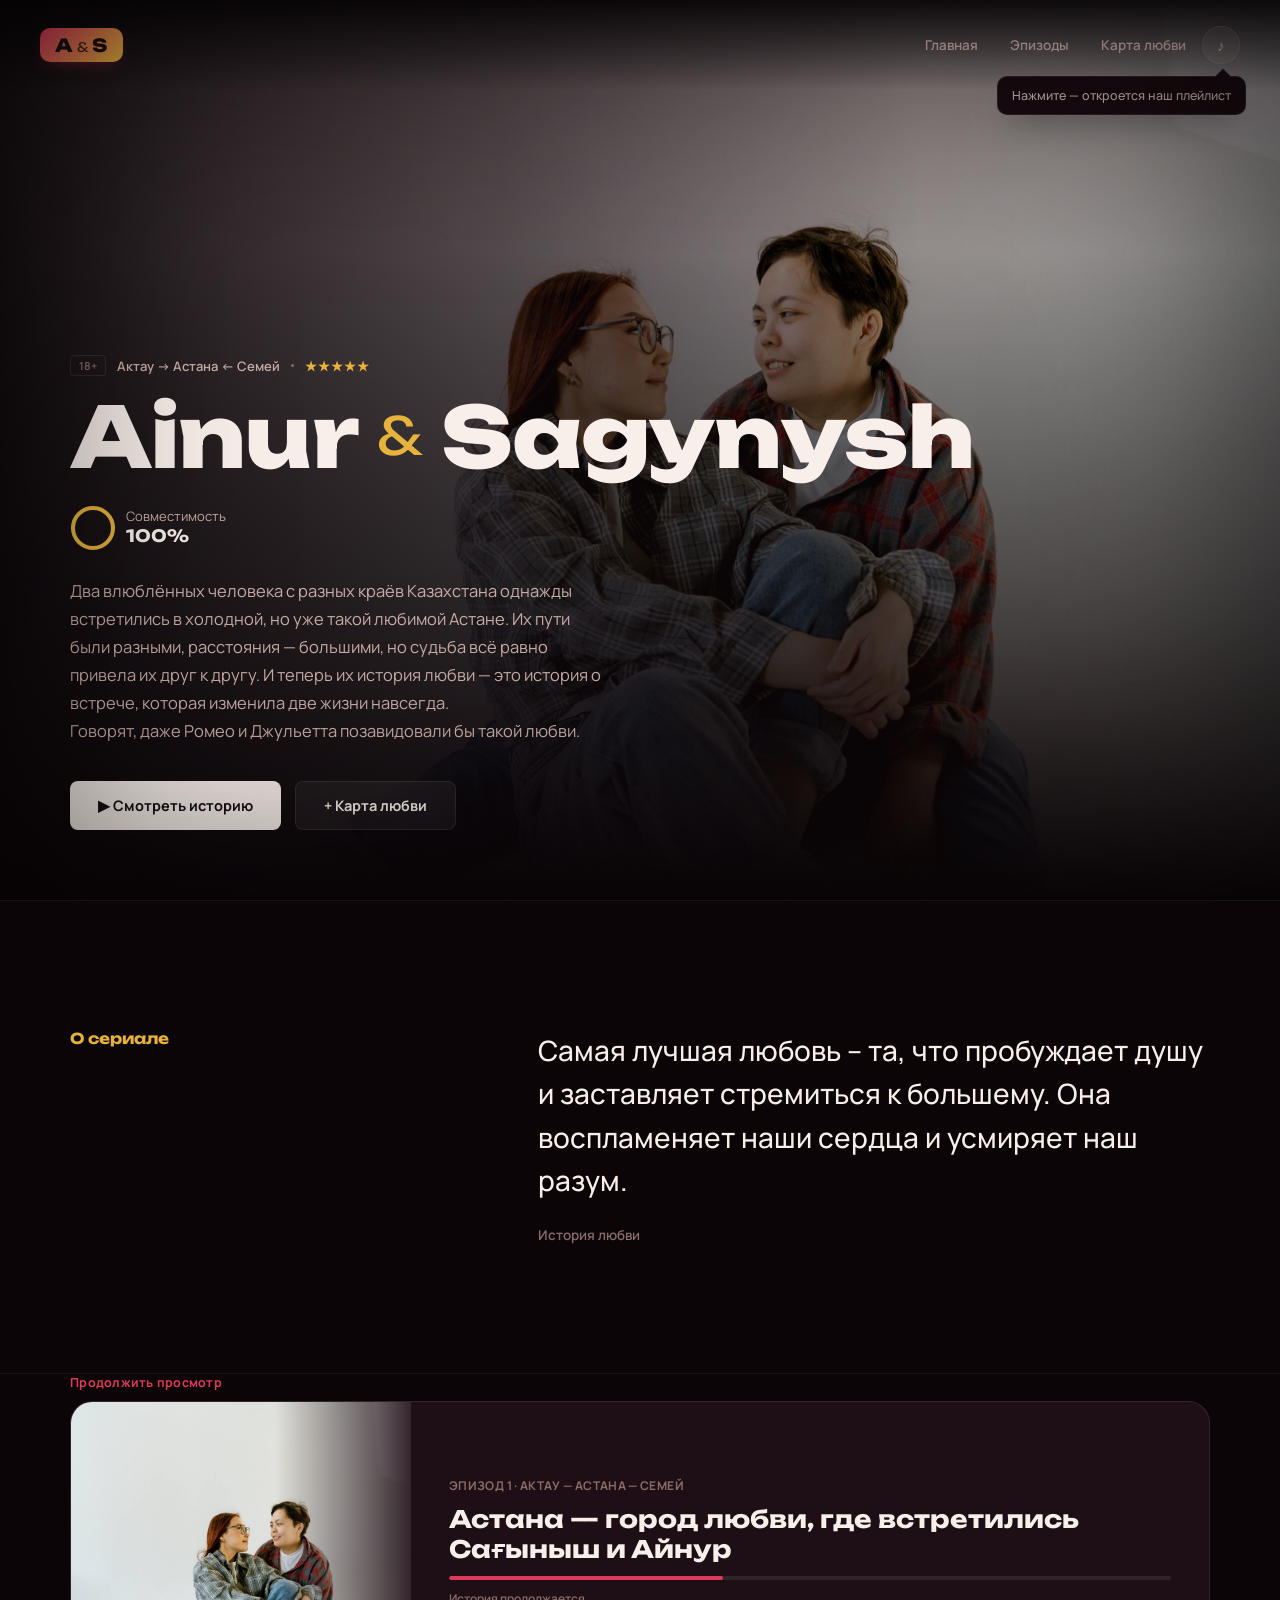
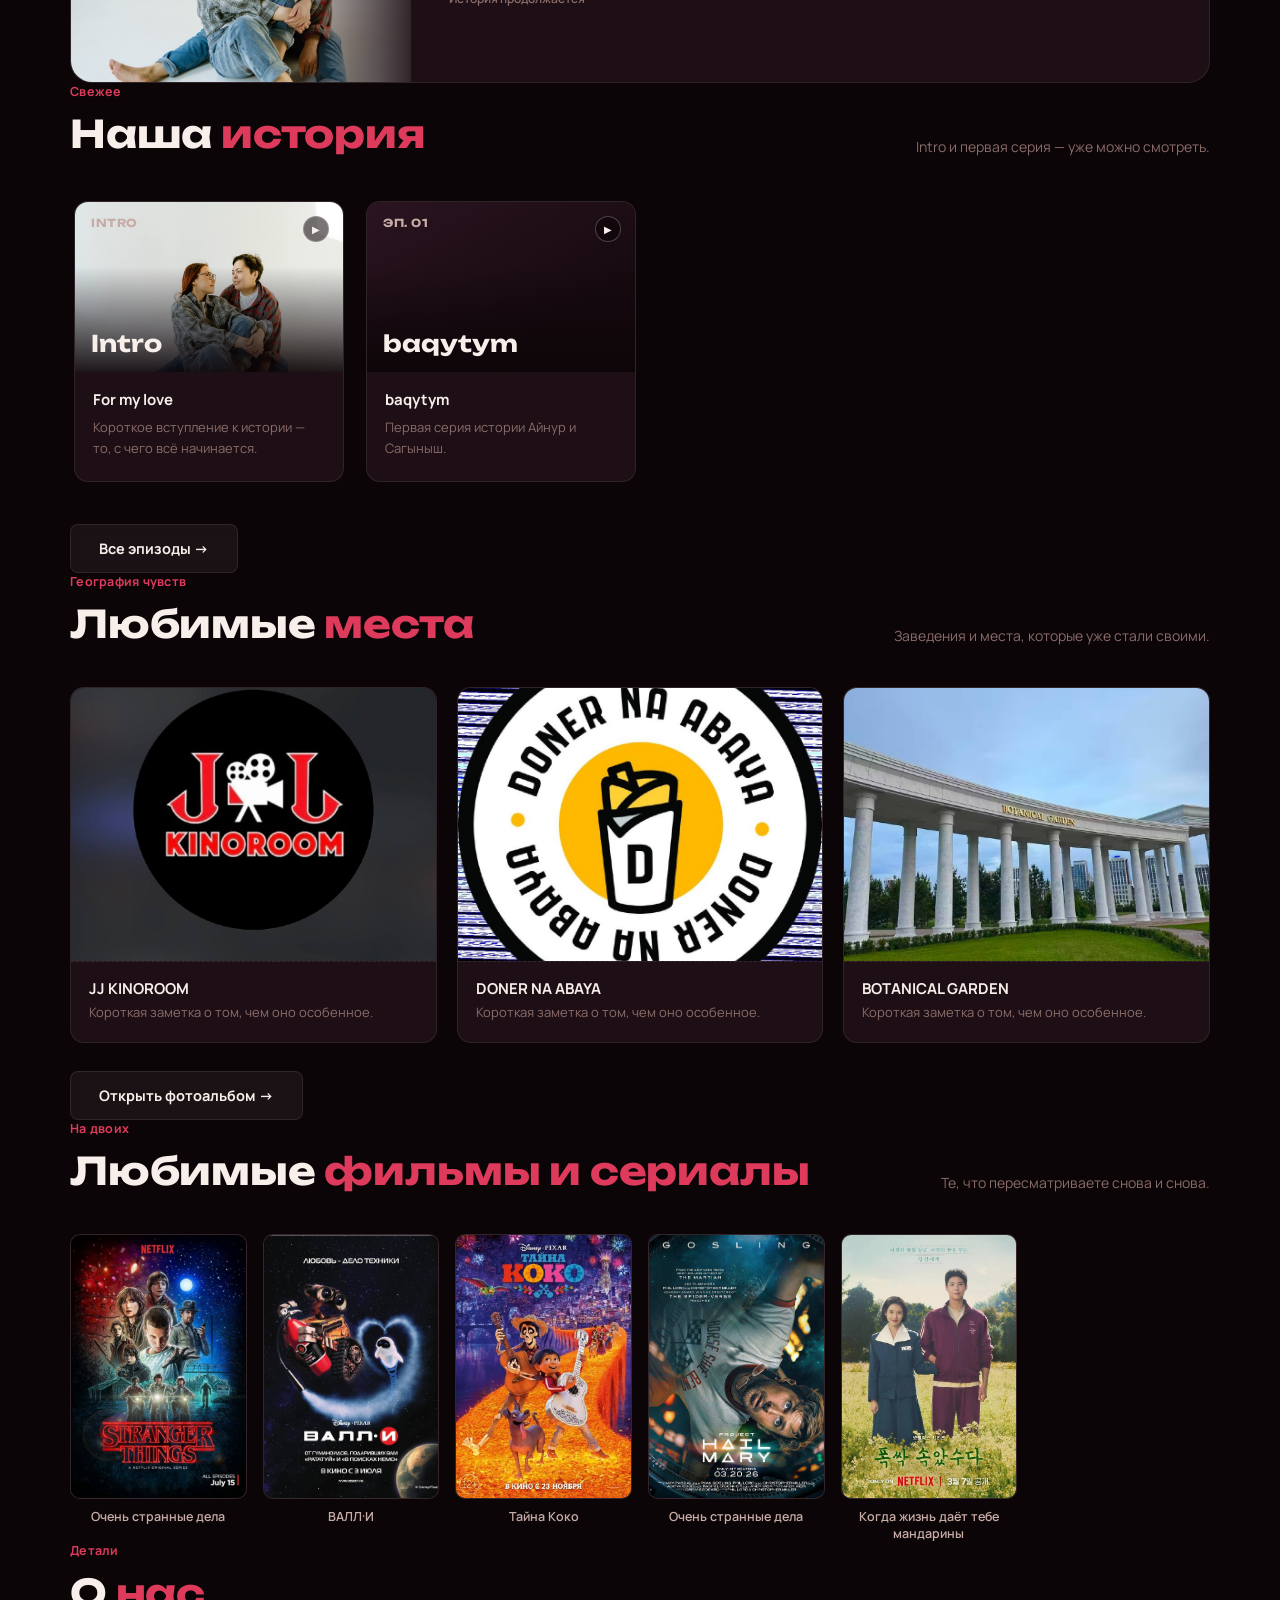
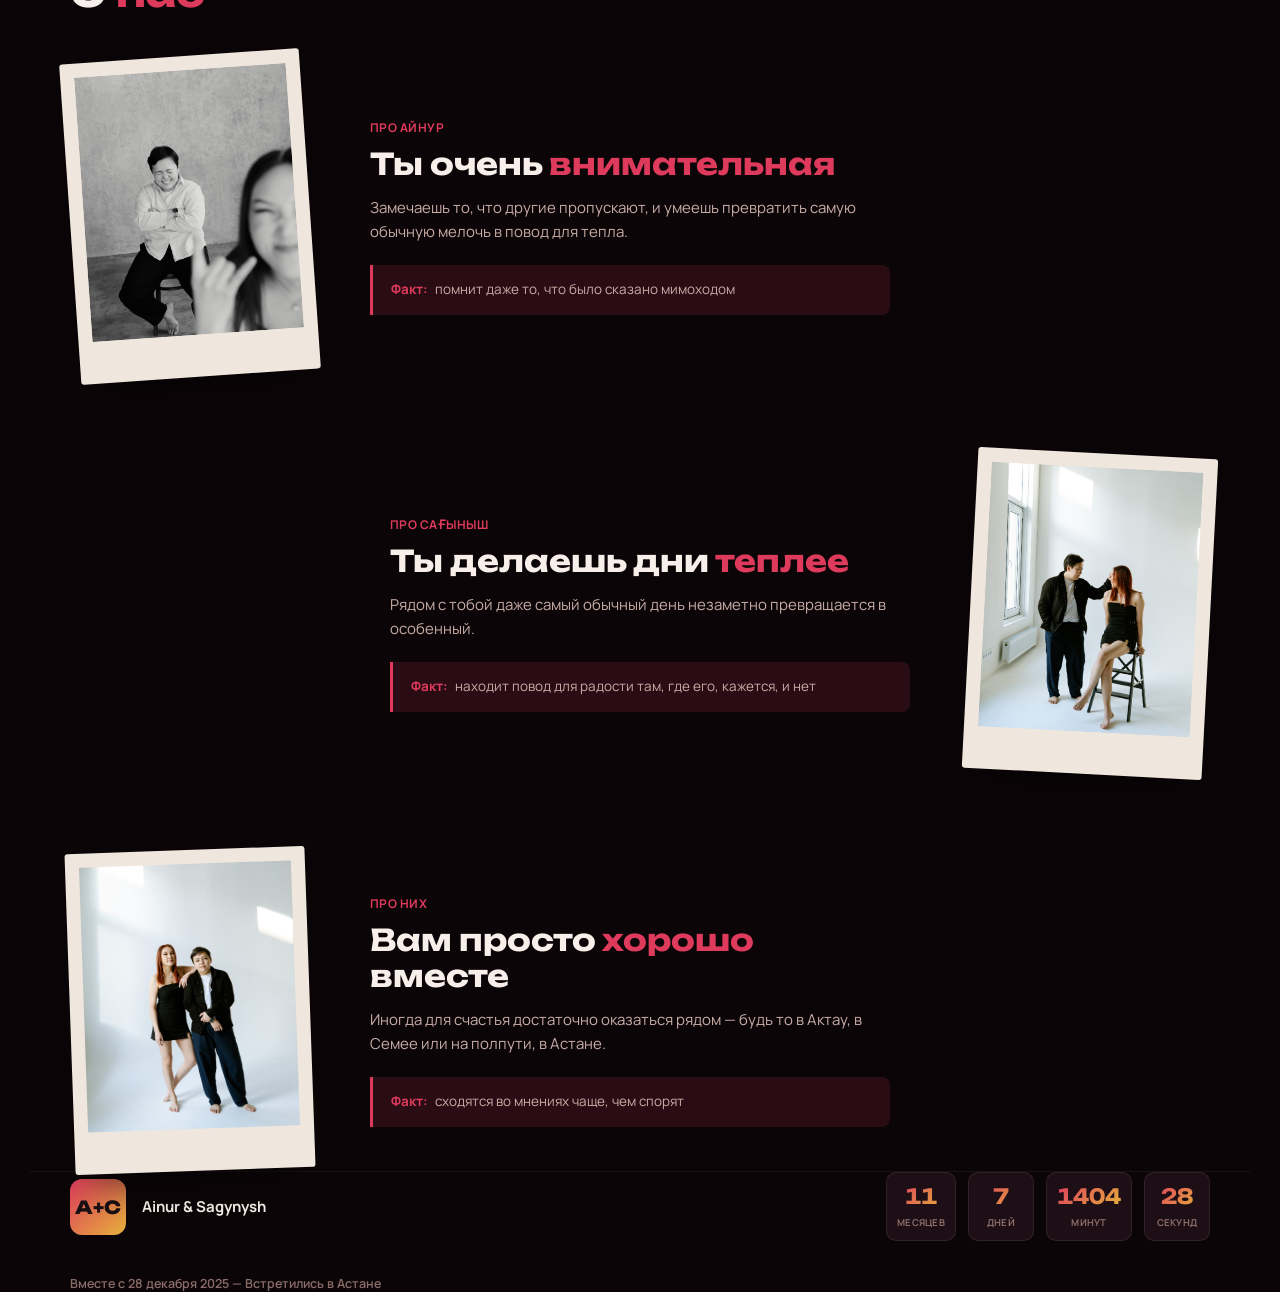
==== commit d097d671: "Update index.html" ====
--- a/index.html
+++ b/index.html
@@ -120,7 +120,7 @@
         <span class="ep-city">Intro</span>
       </div>
       <div class="ep-body">
-        <h3>Intro for my love</h3>
+        <h3>For my love</h3>
         <p>Короткое вступление к истории — то, с чего всё начинается.</p>
       </div>
     </div>
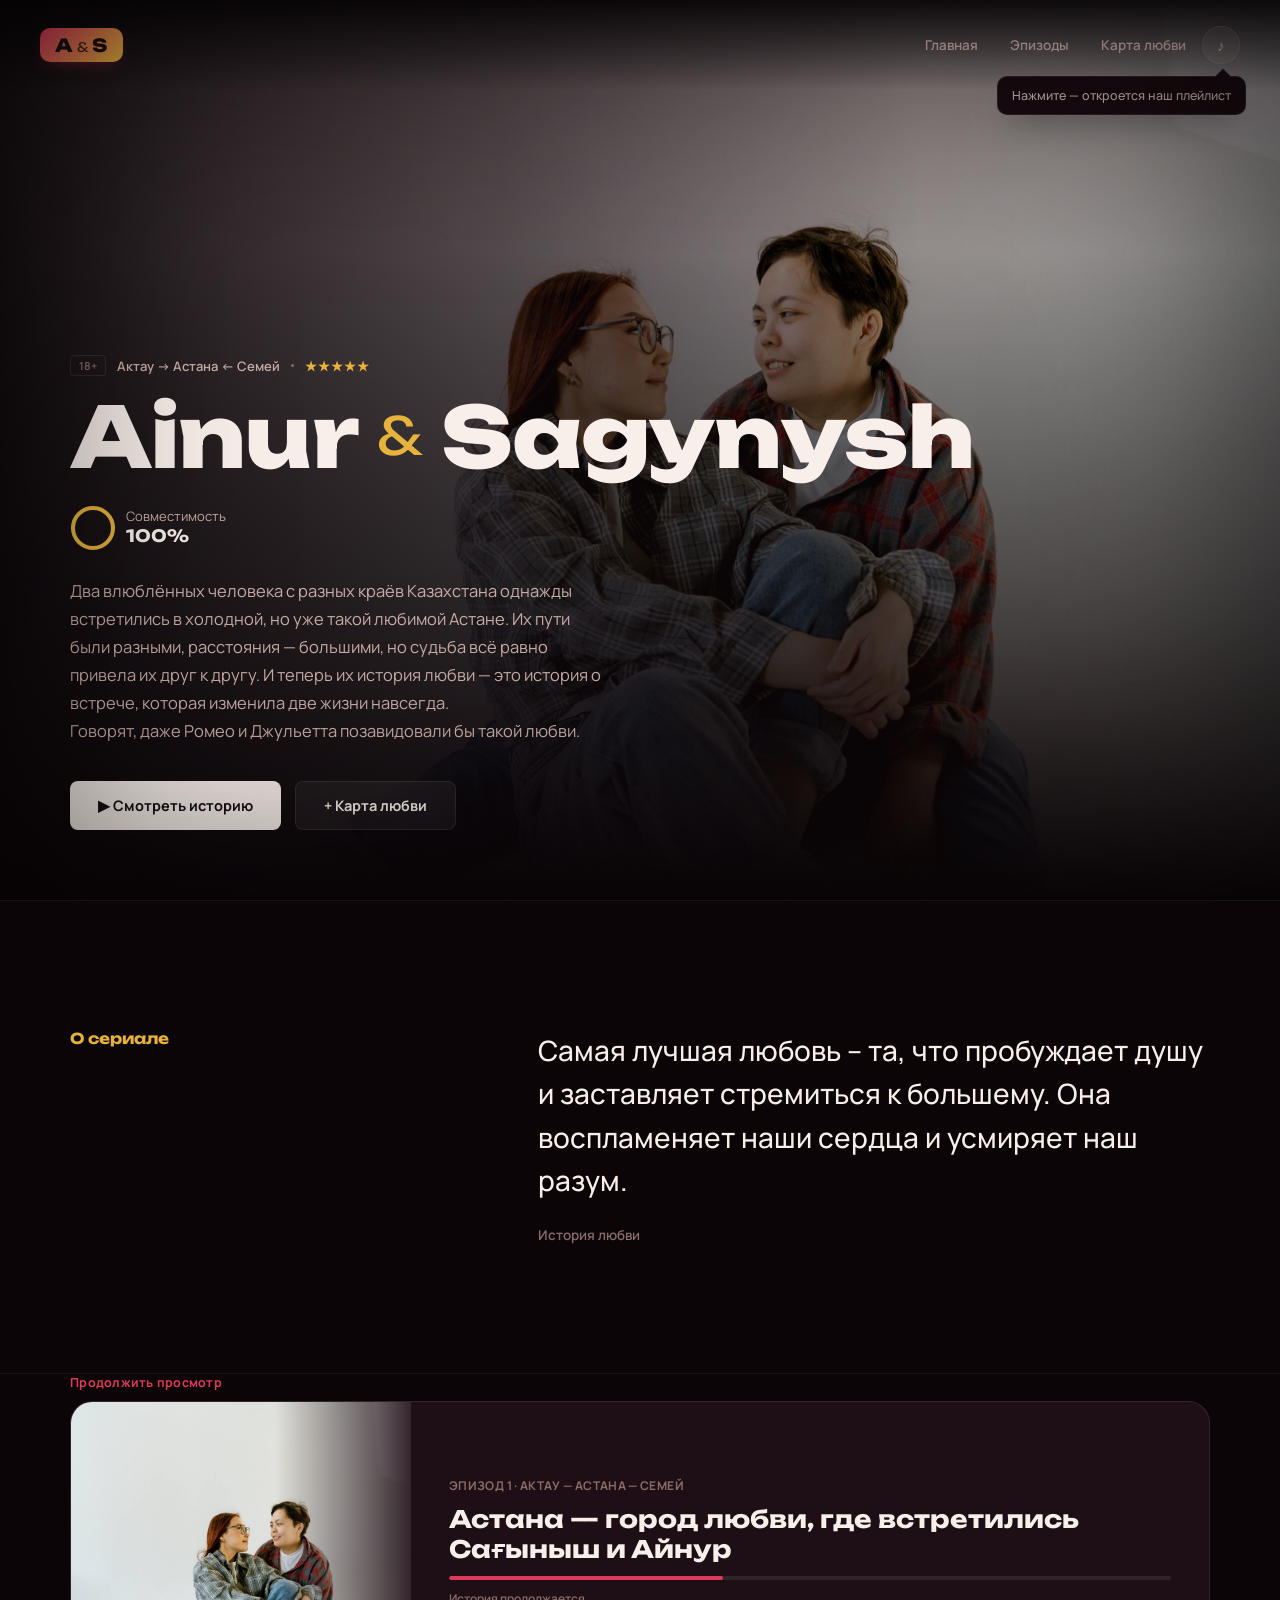
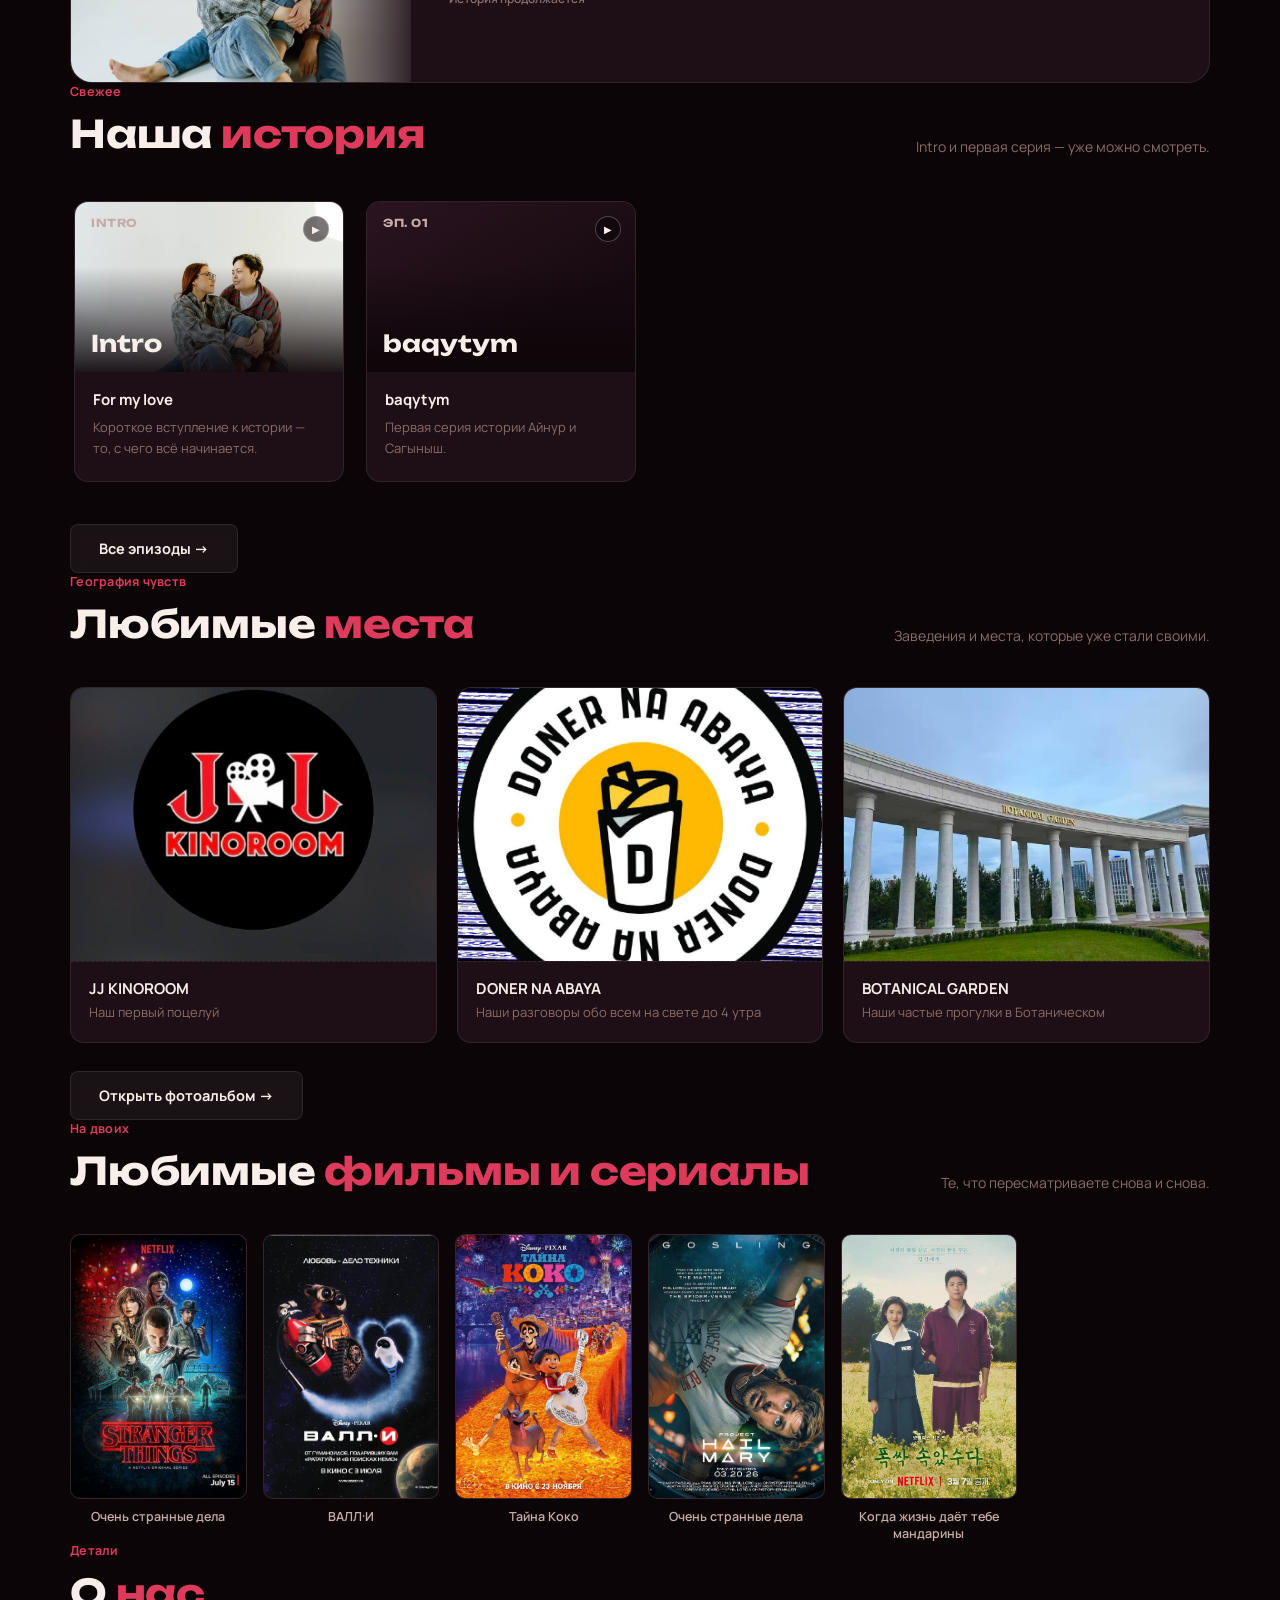
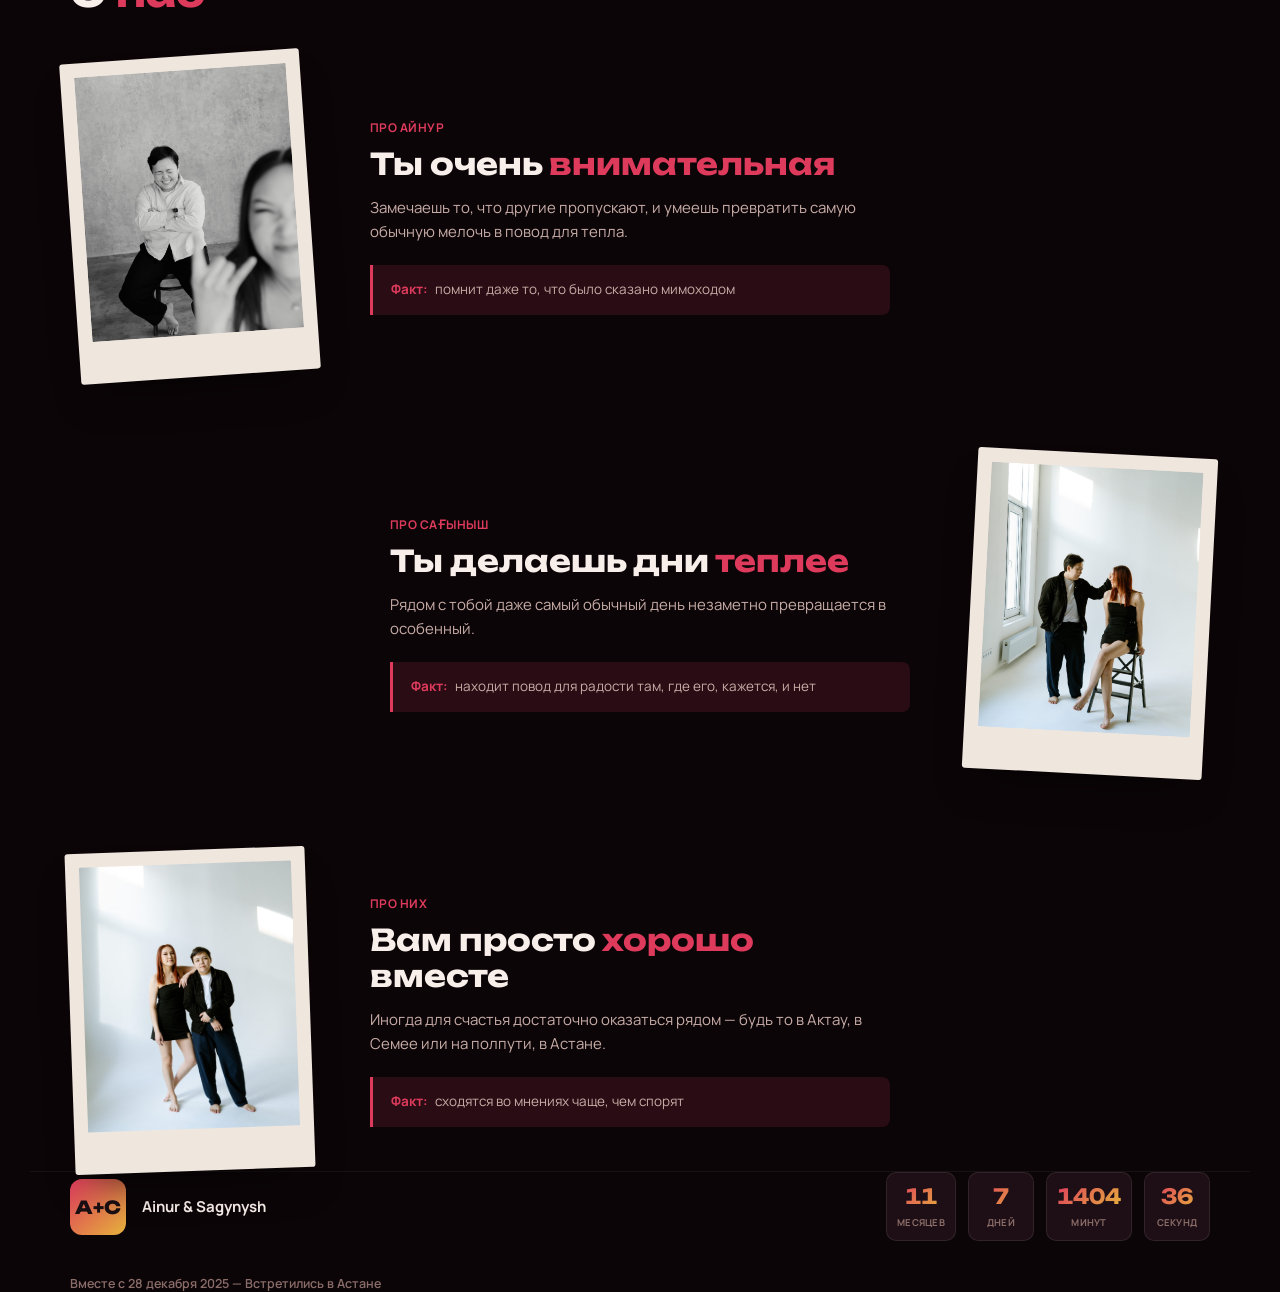
==== commit 89c36c50: "Update index.html" ====
--- a/index.html
+++ b/index.html
@@ -155,21 +155,21 @@
       <div class="place-thumb"><img data-base="assets/place-1" alt="JJ KINOROOM"><span class="icon">📍</span><span>фото скоро</span></div>
       <div class="place-body">
         <h3>JJ KINOROOM</h3>
-        <p>Короткая заметка о том, чем оно особенное.</p>
+        <p>Наш первый поцелуй</p>
       </div>
     </div>
     <div class="place-card">
       <div class="place-thumb"><img data-base="assets/place-2" alt="DONER NA ABAYA"><span class="icon">📍</span><span>фото скоро</span></div>
       <div class="place-body">
         <h3>DONER NA ABAYA</h3>
-        <p>Короткая заметка о том, чем оно особенное.</p>
+        <p>Наши разговоры обо всем на свете до 4 утра</p>
       </div>
     </div>
     <div class="place-card">
       <div class="place-thumb"><img data-base="assets/place-3" alt="BOTANICAL GARDEN"><span class="icon">📍</span><span>фото скоро</span></div>
       <div class="place-body">
         <h3>BOTANICAL GARDEN</h3>
-        <p>Короткая заметка о том, чем оно особенное.</p>
+        <p>Наши частые прогулки в Ботаническом</p>
       </div>
     </div>
   </div>
